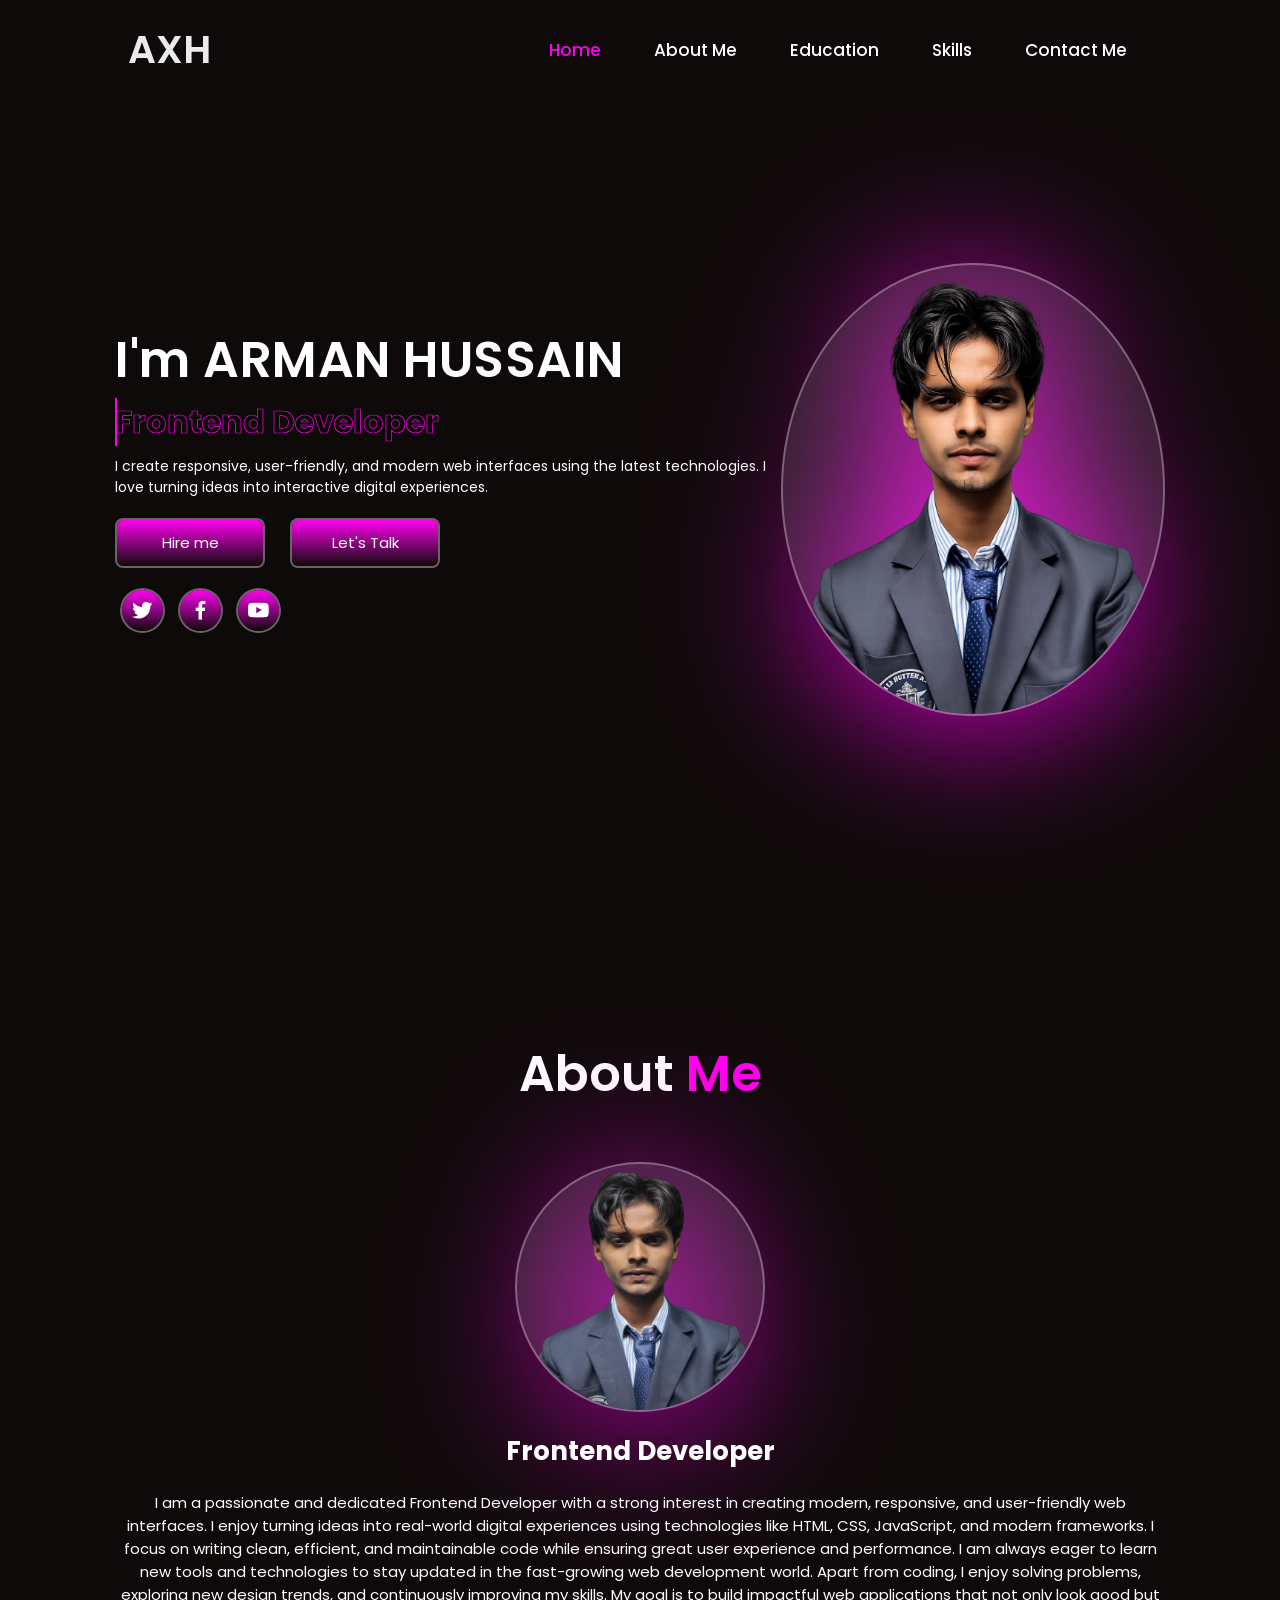
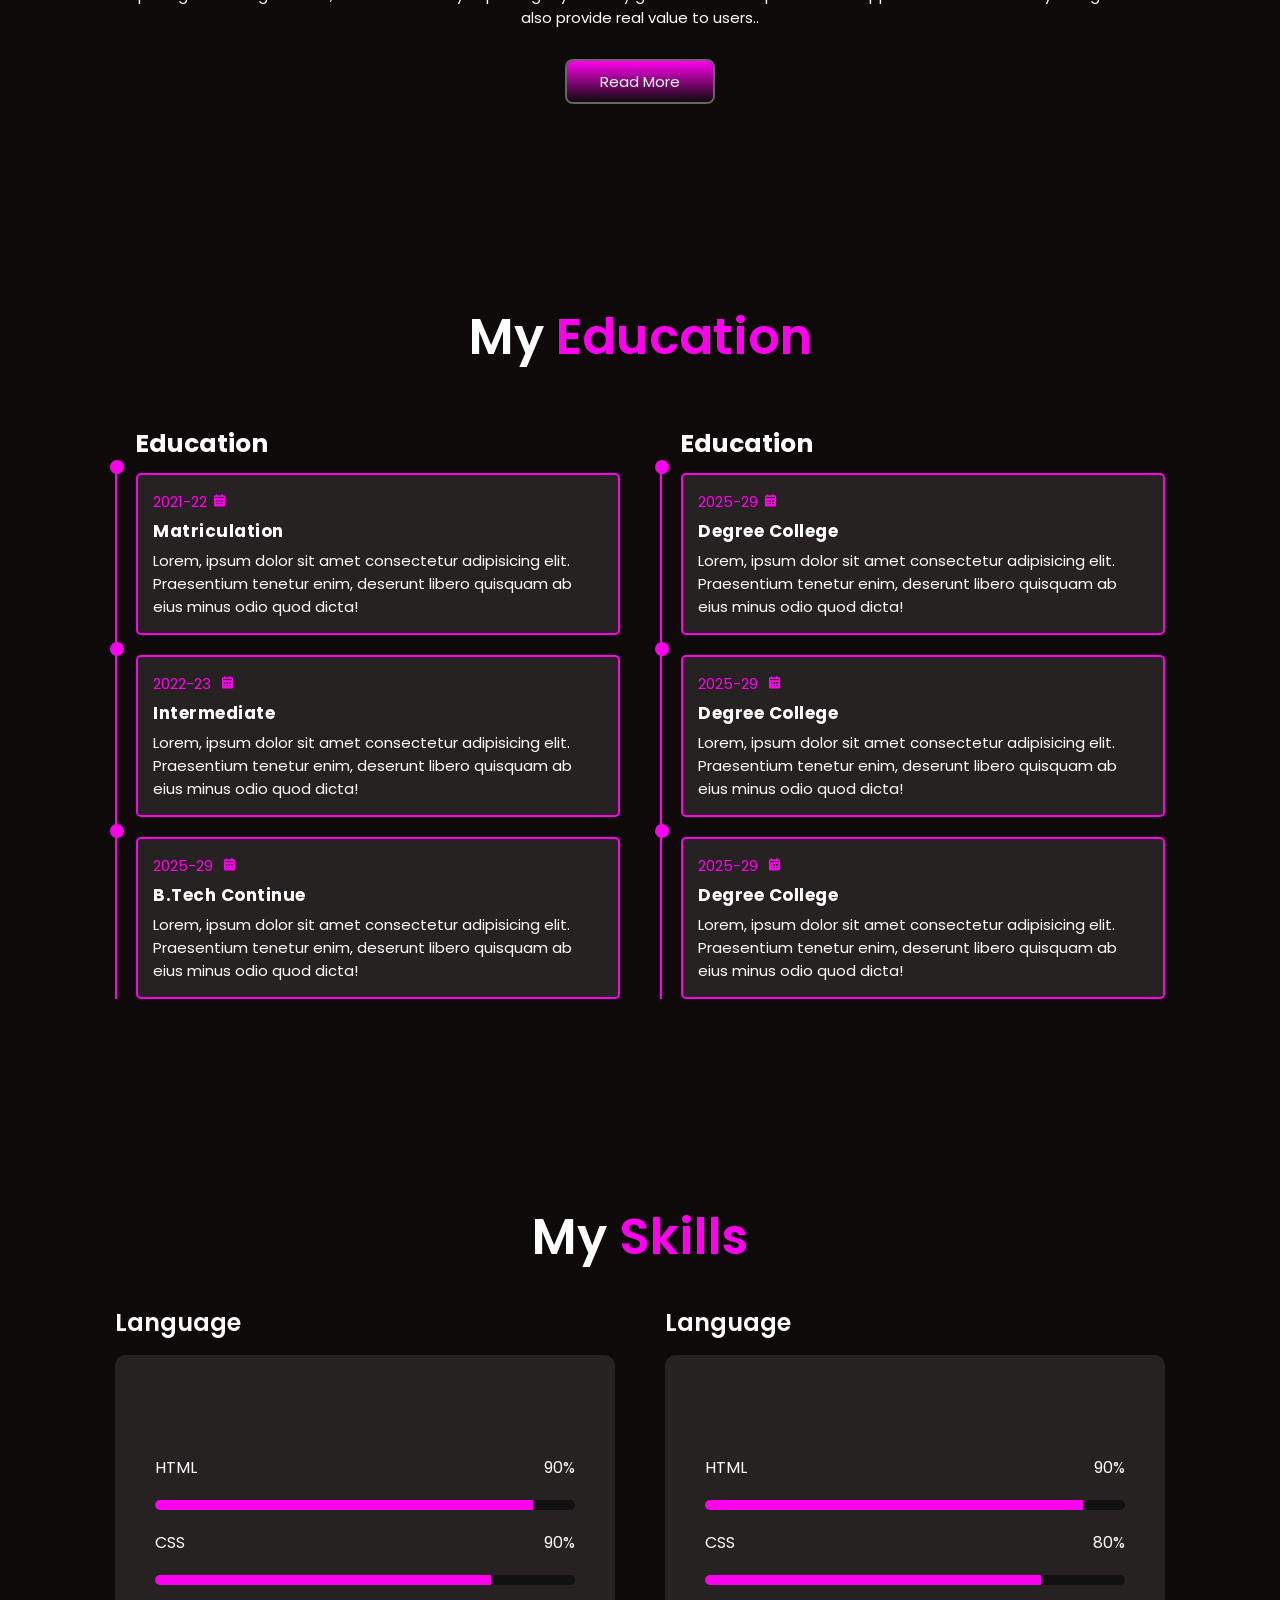
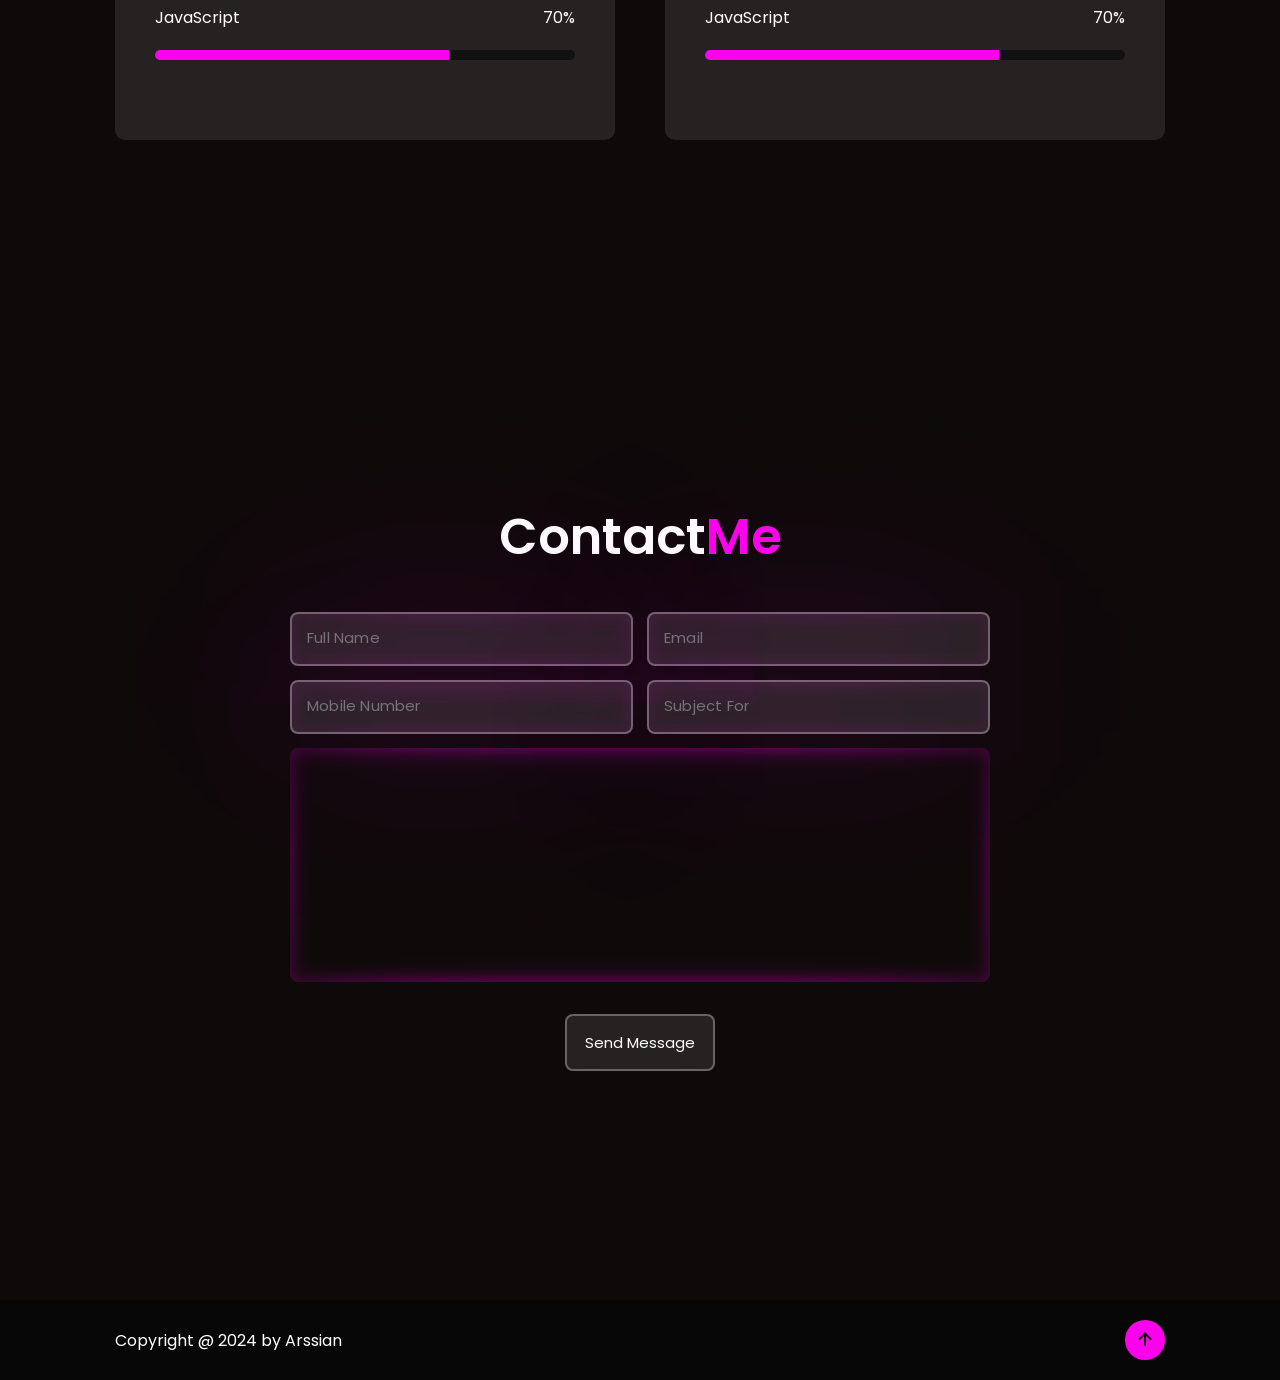
==== index.html @ 93bca72a "added index.html" ====
<!DOCTYPE html>
<html lang="en">

<head>
    <meta charset="UTF-8">
    <meta name="viewport" content="width=device-width, initial-scale=1.0">
    <title>Arssian</title>
    <link rel="stylesheet" href="style.css">
    <link href='https://unpkg.com/boxicons@2.1.4/css/boxicons.min.css' rel='stylesheet'>
</head>

<body>
    <!-- *************************Navbar************************* -->
    <header class="header">
        <a href="#" class="logo",>AXH</a>
        <i class='bx bx-menu' id="menu" style='color:#ffffff'></i>
        <nav class="navbar">
            <a href="#home" style="--vlr:1" class="active">Home</a>
            <a href="#about" style="--vlr:2">About Me</a>
            <a href="#education" style="--vlr:3">Education</a>
            <a href="#skills" style="--vlr:4">Skills</a>
            <a href="#contact" style="--vlr:5">Contact Me</a>
        </nav>
    </header>
    <!-- *************************Home Section************************* -->
    <section class="home"  id="home">
        <div class="text-content">
            <h1>I'm ARMAN HUSSAIN</h1>
            <div class="text-animation">
                <h2>Frontend Developer</h2>
            </div>
    <p>I create responsive, user-friendly, and modern web interfaces using the latest technologies. I love turning ideas into interactive digital experiences.</p>
            <div class="btn-section">
                <button class="btn">Hire me</button>
                <button class="btn">Let's Talk</button>
            </div>
            <div class="social-media">
        <i class='bx bxl-twitter' style="--vlr:7"></i>
        <i class='bx bxl-facebook' style="--vlr:8"></i>
        <i class='bx bxl-youtube' style="--vlr:9"></i>
            </div>
        </div>
        <img src="ar.png" alt="">
    </section>
    <!-- *************************About Section************************* -->
    <section class="about" id="about">
        <h2 class="title">About <span>Me</span></h2>
        <img src="arman.png" alt="" class="aboutImg">
        <div class="text-content2">
            <h2>Frontend Developer</h2>
    <p>I am a passionate and dedicated Frontend Developer with a strong interest in creating modern, responsive, and user-friendly web interfaces. I enjoy turning ideas into real-world digital experiences using technologies like HTML, CSS, JavaScript, and modern frameworks.

I focus on writing clean, efficient, and maintainable code while ensuring great user experience and performance. I am always eager to learn new tools and technologies to stay updated in the fast-growing web development world.

Apart from coding, I enjoy solving problems, exploring new design trends, and continuously improving my skills. My goal is to build impactful web applications that not only look good but also provide real value to users..</p>
           <button class="btn" onclick="goToPage()">Read More</button>

<script>
function goToPage() {
  window.location.href = "about.html";
}
</script>
            
        </div>
    </section>
    <!-- *************************Education Section************************* -->
    <section class="education" id="education">
        <h2 class="title">My <span>Education</span></h2>
        <div class="row">
            <div class="column">
                <h2>Education</h2>
                <div class="box">
                    <div class="education-content">
                        <div class="content">
    <div class="year">2021-22<i class='bx bxs-calendar'></i></div>
    <h3>Matriculation</h3>
    <p>Lorem, ipsum dolor sit amet consectetur adipisicing elit. Praesentium tenetur enim,
        deserunt libero quisquam ab eius minus odio quod dicta!</p>
                        </div>
                    </div>
                    <div class="education-content">
                        <div class="content">
        <div class="year">2022-23 <i class='bx bxs-calendar'></i></div>
                            <h3>Intermediate</h3>
    <p>Lorem, ipsum dolor sit amet consectetur adipisicing elit. Praesentium tenetur enim,
        deserunt libero quisquam ab eius minus odio quod dicta!</p>
                        </div>
                    </div>
                    <div class="education-content">
    <div class="content">
        <div class="year">2025-29 <i class='bx bxs-calendar'></i></div>
        <h3>B.Tech Continue</h3>
        <p>Lorem, ipsum dolor sit amet consectetur adipisicing elit. Praesentium tenetur enim,
            deserunt libero quisquam ab eius minus odio quod dicta!</p>
    </div>
                    </div>
                </div>
            </div>
            <div class="column">
                <h2>Education</h2>
                <div class="box">
                    <div class="education-content">
    <div class="content">
        <div class="year">2025-29<i class='bx bxs-calendar'></i></div>
        <h3>Degree College</h3>
        <p>Lorem, ipsum dolor sit amet consectetur adipisicing elit. Praesentium tenetur enim,
            deserunt libero quisquam ab eius minus odio quod dicta!</p>
    </div>
</div>
                    <div class="education-content">
    <div class="content">
        <div class="year">2025-29 <i class='bx bxs-calendar'></i></div>
    <h3>Degree College</h3>
    <p>Lorem, ipsum dolor sit amet consectetur adipisicing elit. Praesentium tenetur enim,
        deserunt libero quisquam ab eius minus odio quod dicta!</p>
                        </div>
                    </div>
                    <div class="education-content">
                        <div class="content">
                <div class="year">2025-29 <i class='bx bxs-calendar'></i></div>
                            <h3>Degree College</h3>
        <p>Lorem, ipsum dolor sit amet consectetur adipisicing elit. Praesentium tenetur enim,
            deserunt libero quisquam ab eius minus odio quod dicta!</p>
                        </div>
                    </div>
                </div>
            </div>
        </div>
    </section>
    <!-- *************************Skills Section************************* -->
    <section class="skills" id="skills">
        <h2 class="title">My <span>Skills</span></h2>
        <div class="wrapper">
            <div class="skill-content">
                <h3 class="skill-title">Language</h3>
                <div class="skill-box skill-box1">
                    <div class="single-skill">
                        <span class="topic">HTML</span>
                        <span class="topic">90%</span>
                    </div>
                    <div class="bar-side">
                        <div class="bar bar-1"></div>
                    </div>
                    <div class="single-skill">
                        <span class="topic">CSS</span>
                        <span class="topic">90%</span>
                    </div>
                    <div class="bar-side">
                        <div class="bar bar-2"></div>
                    </div>
                    <div class="single-skill">
                        <span class="topic">JavaScript</span>
                        <span class="topic">70%</span>
                    </div>
                    <div class="bar-side">
                        <div class="bar bar-3"></div>
                    </div>
                </div>
            </div>
            <div class="skill-content">
                <h3 class="skill-title">Language</h3>
                <div class="skill-box skill-box2">
                    <div class="single-skill">
                        <span class="topic">HTML</span>
                        <span class="topic">90%</span>
                    </div>
                    <div class="bar-side">
                        <div class="bar bar-1"></div>
                    </div>
                    <div class="single-skill">
                        <span class="topic">CSS</span>
                        <span class="topic">80%</span>
                    </div>
                    <div class="bar-side">
                        <div class="bar bar-2"></div>
                    </div>
                <div class="single-skill">
                    <span class="topic">JavaScript</span>
                    <span class="topic">70%</span>
                </div>
                    <div class="bar-side">
                        <div class="bar bar-3"></div>
                    </div>
                </div>
            </div>
        </div>
    </section>
    <!-- *************************Contact Section************************* -->
    <section class="contact" id="contact">
        <h2 class="title">Contact<span>Me</span></h2>
        <form action="#" id="">
            <div class="input-box">
    <input type="text" required placeholder="Full Name">
    <input type="email" required placeholder="Email">
            </div>
            <div class="input-box">
    <input type="tel" required placeholder="Mobile Number">
    <input type="email" required placeholder="Subject For">
            </div>
    <textarea name="" id="" cols="30" rows="10" placeholder="Message" required></textarea>
    <input type="submit" value="Send Message" class="btn">
        </form>

    </section>
    <footer>
        <div class="text">
            <p>Copyright @ 2024 by Arssian</p>
        </div>
       <a href="#"> <i class='bx bx-up-arrow-alt'></i></a>
    </footer>
    <script src="script.js"></script>
</body>

</html>
---- style.css ----
@import url('https://fonts.googleapis.com/css2?family=Poppins:ital,wght@0,300;0,400;0,500;1,500&display=swap');
* {
    margin: 0;
    padding: 0;
    scroll-behavior: smooth;
    box-sizing: border-box;
    font-family: "poppins";
    outline: none;
    border: none; 
    color: #fff;
}
body{
    background: #0f0a0a;
    height: 100vh;
}
html{
    font-size: 62.5%;
    overflow-x: hidden;
}
.header{
    position: fixed;
    left: 0;
    top: 0;
    padding: 2rem 10%;
    width: 100%;
    display: flex;
    justify-content: space-between;
    align-items: center;
    z-index: 100;
}
.sticky{
    border-bottom: 2px solid rgba(255,255,255,.1);
    background: #0f0a0a;
}
.logo{
    font-size: 3.9rem;
    font-weight: 600;
    text-decoration: none;
    color: #eaeaea;
    transform: translateX(-100%);
    opacity: 0;
    animation: RightSlide 1s ease forwards;
}
@keyframes  RightSlide{
    0%{
        transform: translateX(-100%);
        opacity: 0;
    }
    100%{
        transform: translateX(0%);
        opacity: 1;
    }
}

#menu{
    color: #fff;
    font-size: 2.5rem;
    display: none;
}
.navbar a{
    display: inline-block;
    font-size: 1.7rem;
    text-decoration: none;
    margin: 0 2.5rem;
    font-weight: 500;
    letter-spacing: .02;
    transition: .5s ease;
    transform: translateY(-100px);
    opacity: 0;
    animation: TopSlide 1s ease forwards;
    animation-delay: calc(.2s * var(--vlr));
}
@keyframes  TopSlide{
    0%{
        transform: translateY(-100px);
        opacity: 0;
    }
    100%{
        transform: translateY(0px);
        opacity: 1;
    }
}
.navbar a:hover,.navbar a.active{
    color: #ff00ee;
}
section{
    padding: 10rem 9% 2rem;
    min-height: 100vh;
}
.about,.education,.contact,.skills{
    overflow: hidden;
}
.home{
    display: flex;
    justify-content: space-between;
    align-items: center;
}
.text-content{
    max-width: 70rem;
}
.text-content h1{
    font-size: 5rem;
    color: #fff;
    text-transform: capitalize;
    letter-spacing: .05rem;
    font-weight: 600;
    transform: translateY(-100px);
    opacity: 0;
    animation: RightSlide 1s ease forwards;
    animation-delay: 1s;
}
.text-animation{
    position: relative;
    width: 32.8rem;
}
.text-animation h2{
    font-size: 3.2rem;
    font-weight: 700;
    color: transparent;
    -webkit-text-stroke: .7px #ff00ee;
    background: linear-gradient(#ff00ee,#ff00ee);
    background-repeat: no-repeat;
    -webkit-background-clip: text;
    background-position: -33rem 0;
    transform: translateY(-100px);
    opacity: 0;
    animation: textSlide 6s linear infinite,
    TopSlide 1s ease forwards;
    animation-delay: 2s,1.2s;
}
@keyframes textSlide{
    0%,10%,100%{
        background-position: -33rem 0;
    }
    65%,85%{
        background-position: 0 0;
    }
}
.text-animation::before{
    content: "";
    position: absolute;
    left: 0;
    top: 0;
    height: 100%;
    width: 0;
    border-right: 2px solid #ff00ee;
    transform: translateY(-100px);
    opacity: 0;
    animation: CursorSlide 6s linear infinite,
    TopSlide 1s ease forwards;
    animation-delay: 2s,1.2s;
}
@keyframes CursorSlide {
    0%,10%,100%{
        width: 0;
    }
    65%,78%,85%{
        opacity: 1;
        width: 100%;
    }
    75%,81%
    {
        opacity: 0;
    }

}
.text-content p{
    font-size: 1.4rem;
    margin: 1rem 0;
    transform: translateX(100px);
    opacity: 0;
    animation: leftSlide 1s ease forwards;
    animation-delay: 1.4s;
}
@keyframes leftSlide{
    0%{
        transform: translateX(100px);
        opacity: 0;
    }
    100%{
        transform: translateX(0px);
        opacity: 1;
    }
}
.btn-section{
    width: 32.5rem;
    height: 5rem;
    display: flex;
    justify-content: space-between;
    align-items: center;
    margin: 2rem 0;
    position: relative;
}
.btn-section::before{
    content: "";
    position: absolute;
    left: 0;
    top: 0;
    background: #0f0a0a;
    height: 100%;
    width: 100%;
    z-index: 2;
    animation: Slide 1s ease forwards;
    animation-delay: 1.6s;
}
@keyframes Slide{
    0%{
        width: 100%;
    }
    100%{
        width: 0;
    }
}
 .btn{
    height: 100%;
    width: 15rem;
    color: #fff;
    background: rgba(255,255,255,.1);
    border: .2rem solid rgba(255,255,255,.3);
    backdrop-filter: blur(5rem);
    border-radius: .8rem;
    font-size: 1.5rem;
    cursor: pointer;
    display: inline-flex;
    justify-content: center;
    align-items: center;
    position: relative;
    overflow: hidden;
    z-index: 1;
}
.btn::before{
    content: "";
    position: absolute;
    left: 0;
    top: -100%;
    height: 300%;
    width: 100%;
    background: linear-gradient(
        #0f0a0a,#ff00ee,#0f0a0a,#ff00ee
    );
    z-index: -1;
    transition: .5s ease;
}
.btn:hover::before{
    top: 0;
}
.social-media {
    margin: 2rem 0;
}
.social-media i{
    display: inline-block;
    font-size: 2.5rem;
    background: rgba(255,255,255,.1);
    border: .2rem solid rgba(255,255,255,.3);
    padding: .8rem;
    margin: 0 .5rem;
    border-radius: 50%;
    color: #fff;
    cursor: pointer;
    position: relative;
    overflow: hidden;
    animation: Bottom 1s ease forwards;
    animation-delay: calc(.2s * var(--vlr));
    transform: translateY(100px);
    opacity: 0;

}
@keyframes Bottom{
    0%{
        transform: translateY(100px);
    opacity: 0;
    }
    100%{
        transform: translateY(0px);
    opacity: 1;
    }
}
.social-media i::after{
    content: "";
    position: absolute;
    left: 0;
    top: -100%;
    height: 300%;
    width: 100%;
    background: linear-gradient(
        #0f0a0a,#ff00ee,#0f0a0a,#ff00ee
    );
    z-index: -1;
    transition: .5s ease;
}

i:hover::after{
    top: 0;
}
.home img{
    width: 30vw;
    background: rgba(255,255,255,.1);
    border: .2rem solid rgba(255,255,255,.3);
    border-radius: 50%;
    filter: drop-shadow(0 0 8rem #ff00ee);
    animation: Scale 1s ease forwards;
    scale: 0;
    animation-delay: 2s;
}
@keyframes Scale{
    0%{
        scale: 0;
    }
    100%{
        scale: 1;
    }
}
/* about section */
.about{
    display: flex;
    justify-content: center;
    align-items: center;
    flex-direction: column;
    padding-bottom: 6rem;
    gap: 2rem;
}
.title{
    font-size: 5rem;
    margin-bottom: 3rem;
    font-weight: 600;
    text-align: center;
    transform: translateY(-100px);
    opacity: 0;
}
section.start-animation .title{
    animation: top 1s ease forwards;
}
@keyframes top{
    0%{
        transform: translateY(-100px);
        opacity: 0;
    }
    100%{
        transform: translateY(0px);
        opacity: 1;
    }
}
.title span{
    color: #ff00ee;
}
.about img{
    height: 25rem;
    width: 25rem;
    background: rgba(255,255,255,.1);
    border: .2rem solid rgba(255,255,255,.3);
    border-radius: 50%;
    filter: drop-shadow(0 0 8rem #ff00ee);
    scale: 0;
}
section.start-animation .aboutImg{
    animation: scaleout 1s ease forwards;
}
@keyframes scaleout{
    0%{
       scale: 0;
    }
    100%{
     scale: 1;
    }
}
.text-content2{
    text-align: center;
}
.text-content2 h2{
    font-size: 2.6rem;
    transform: translatex(-100px);
    opacity: 0;
}
section.start-animation .text-content2 h2{
    animation: Right 1s ease forwards;
}
@keyframes Right{
    0%{
        transform: translatex(-100px);
        opacity: 0;
    }
    100%{
        transform: translatex(0px);
        opacity: 1;
    }
}
.text-content2 p{
    font-size: 1.5rem;
    margin: 2rem 0 3rem;
    transform: translatex(100px);
    opacity: 0;
}
section.start-animation .text-content2 p{
    animation: Left 1s ease forwards;
}
@keyframes Left{
    0%{
        transform: translatex(100px);
        opacity: 0;
    }
    100%{
        transform: translatex(0px);
        opacity: 1;
    }
}
.text-content2 .btn{
    padding: .9rem .5rem;
    transform: translateY(100px);
    opacity: 0;
}

section.start-animation .text-content2 .btn{
    animation: Bottoms 1s ease forwards;
}
@keyframes Bottoms{
    0%{
        transform: translateY(100px);
        opacity: 0;
    }
    100%{
        transform: translatey(0px);
        opacity: 1;
    }
}
/* education section */
.row{
    display: flex;
    column-gap: 4rem;
    flex-wrap: wrap;
}
.column{
    flex: 1 1 30rem;
}
.column:nth-child(1){
    opacity: 0;
    transform: translateX(-100px);
}
section.start-animation .column:nth-child(1){
    animation: Right 1s ease forwards;
    animation-delay: 1.2s;
}

.column:nth-child(2){
    opacity: 0;
    transform: translateX(100px);
}
section.start-animation .column:nth-child(2){
    animation: Left 1s ease forwards;
    animation-delay: 1.2s;
}
.column h2{
    font-size: 2.5rem ;
    margin: 2rem 0 1rem 1.96rem;
    transform: translateY(-100px);
    opacity: 0;
}
section.start-animation .column h2{
    animation: top 1s ease forwards;
    animation-delay: 1.2s;
}

.box{
    border-left: .2rem solid #ff00ee;
}
.education-content {
    padding-left: 1.9rem;
}
.education-content .content{
    padding: 1.5rem;
    border: .2rem solid #ff00ee;
    background: rgba(255,255,255,.1);
    border-radius: .5rem;
    margin-bottom: 2rem;
    position: relative;
}
.content::before{
    content: "";
    position: absolute;
    left: -2.8rem;
    top: -1.5rem;
    height: 1.4rem;
    width: 1.4rem;
    border-radius: 50%;
    background: #ff00ee;
}
.content .year{
    font-size: 1.5rem;
    color: #ff00ee;
}
.content .year i{
    color: #ff00ee;
    font-size: 1.5rem;
    margin-left: .5rem;
}
.content h3{
    font-size: 1.7rem;
    letter-spacing: .05rem;
    margin: .5rem 0;
}
.content p{
    font-size: 1.5rem;
}
/* skill-content */
.wrapper{
    width: 100%;
    display: flex;
    justify-content: space-between;
    align-items: center;
    gap: 5rem;
    flex-wrap: wrap;
}
.skill-title{
    font-size: 2.4rem;
    font-weight: 600;
    margin-bottom: 1.5rem;
    opacity: 0;
    transform: translateY(-100px);
}
section.start-animation .skill-title{
    animation: top 1s ease forwards;
    animation-delay: 1.2s;
}
.skill-content{
    width: 100%;
    flex:  1 1 30rem;
}
.skill-box{
    height: 100%;
    width: 100%;
    padding: 8rem 4rem;
    background: rgba(255,255,255,.1);
    border-radius: 1rem;
}
.skill-box1{
    opacity: 0;
    transform: translateX(-100px);
}
section.start-animation .skill-box1{
    animation:  Right 1s ease forwards;
    animation-delay: 1.2s;
}
.skill-box2{
    opacity: 0;
    transform: translateX(100px);
}
section.start-animation .skill-box2{
    animation:Left 1s ease forwards;
    animation-delay: 1.4s;
}
.single-skill{
    display: flex;
    justify-content: space-between;
    margin: 2rem 0;
}
.single-skill span{
    font-size: 1.6rem;
}

.bar-side{
    background: #111;
    height: 1rem;
    border-radius: 50rem;
    position: relative;
    overflow: hidden;
}
.bar{
    position: absolute;
    height: 100%;
    background: #ff00ee;
}
.bar-1{
    width: 90%;
}
.bar-2{
    width: 80%;
}
.bar-3{
    width: 70%;
}
/* contact section */
section form{
    max-width: 70rem;
    text-align: center;
    margin: 1rem auto;
    margin-bottom: 3rem;
}
.input-box{
    display: flex;
    justify-content: space-between;
    flex-wrap: wrap;
}
input:nth-child(1){
    opacity: 0;
    transform: translateX(-100px);
}
section.start-animation input:nth-child(1){
    animation:Right 1s ease forwards;
    animation-delay: 1.2s;
}
input:nth-child(2){
    opacity: 0;
    transform: translateX(100px);
}
section.start-animation input:nth-child(2){
    animation:Left 1s ease forwards;
    animation-delay: 1.2s;
}
 input,textarea{
    width: 100%;
    padding: 1.5rem;
    background:rgba(255,255,255,.1);
    border: .2rem solid rgba(255,255,255,.3);
    outline: none;
    backdrop-filter: blur(10px);
    filter: drop-shadow(0 0 100px #ff00ee);
    border-radius: .8rem;
    gap: 2.5rem;
    margin: .7rem 0;
    transition: .3s ease;
    opacity: 0;
    transform: translateY(100px);
}
section.start-animation textarea{
    animation:Bottom 1s ease forwards;
    animation-delay: 1.2s;
}
input::placeholder{
    font-size: 1.5rem;
    letter-spacing: .02rem;
}
.input-box input{
    width: 49%;
}
input:focus,
input:valid{
    border: .2rem solid #ff00ee;
}
textarea:focus,
textarea:valid{
    border: .2rem solid #ff00ee;
}
textarea{
    resize: none;
}
.contact .btn{
    margin-top: 2rem;
    cursor: pointer;
    filter: none;
    border: .2rem solid rgba(255,255,255,.3);
}
section.start-animation .btn{
    animation:Bottom 1s ease forwards;
    animation-delay: 1.4s;
}
.contact .btn:hover{
    background: #ff00ee;
    box-shadow: 0 0 .3rem #ff00ee,
    0 0 .7rem #ff00ee;
}
/* footer */

footer{
    background: #080707;
    padding: 2rem 9%;
    display: flex;
    justify-content: space-between;
    align-items: center;
    flex-wrap: wrap;
}
footer p{
    font-size: 1.6rem;
}
footer i{
    display: inline-flex;
    justify-content: center;
    align-items: center;
    padding: .8rem; 
    background: #ff00ee;
    color: #0f0a0a;
    border-radius: 50%;
    font-size: 2.4rem;
}
/* RESPONSIVE */
@media(max-width:1200px){
    html{
        font-size: 55;
    }
}
@media(max-width:991px){
    .header{
        padding: 2rem 9%;
    }
    section{
        padding: 10rem 3% 2rem;
    }
    .contact{
        min-height: auto;
    }
    footer{
        padding: 2rem 3%;
    }
}
@media(max-width:768px){
    #menu{
        display: block;
    }
    .navbar{
        position: absolute;
        left: 0;
        top: 100%;
        width: 100%;
        padding: 1rem 3%;
        background: #0f0a0a;
        border-top: 1px solid rgba(255,255,255,.1);
        border-bottom: .2rem solid rgba(255,255,255,.1);
        display: none;
    }
    .navbar.active{
        display: block;
    }
    .navbar a{
        display: block;
        margin: 3rem 0;
        font-size: 2rem;
    }
    .home{
        flex-direction: column-reverse;
    }
    .home .text-content{
        display: flex;
        justify-content: center;
        align-items: center;
        flex-direction: column;
    }
    .home .text-content h1{
        font-size: 4rem;
    }
    .home img{
        width: 40vw;
    }
    .about{
        flex-direction: column;
    }
    .about img{
        width: 20rem;
        height: 20rem;
    }
}
@media(max-width:450px){
    html{
        font-size: 50%;
    }
    .input-box input{
        width: 100%;
    }
}
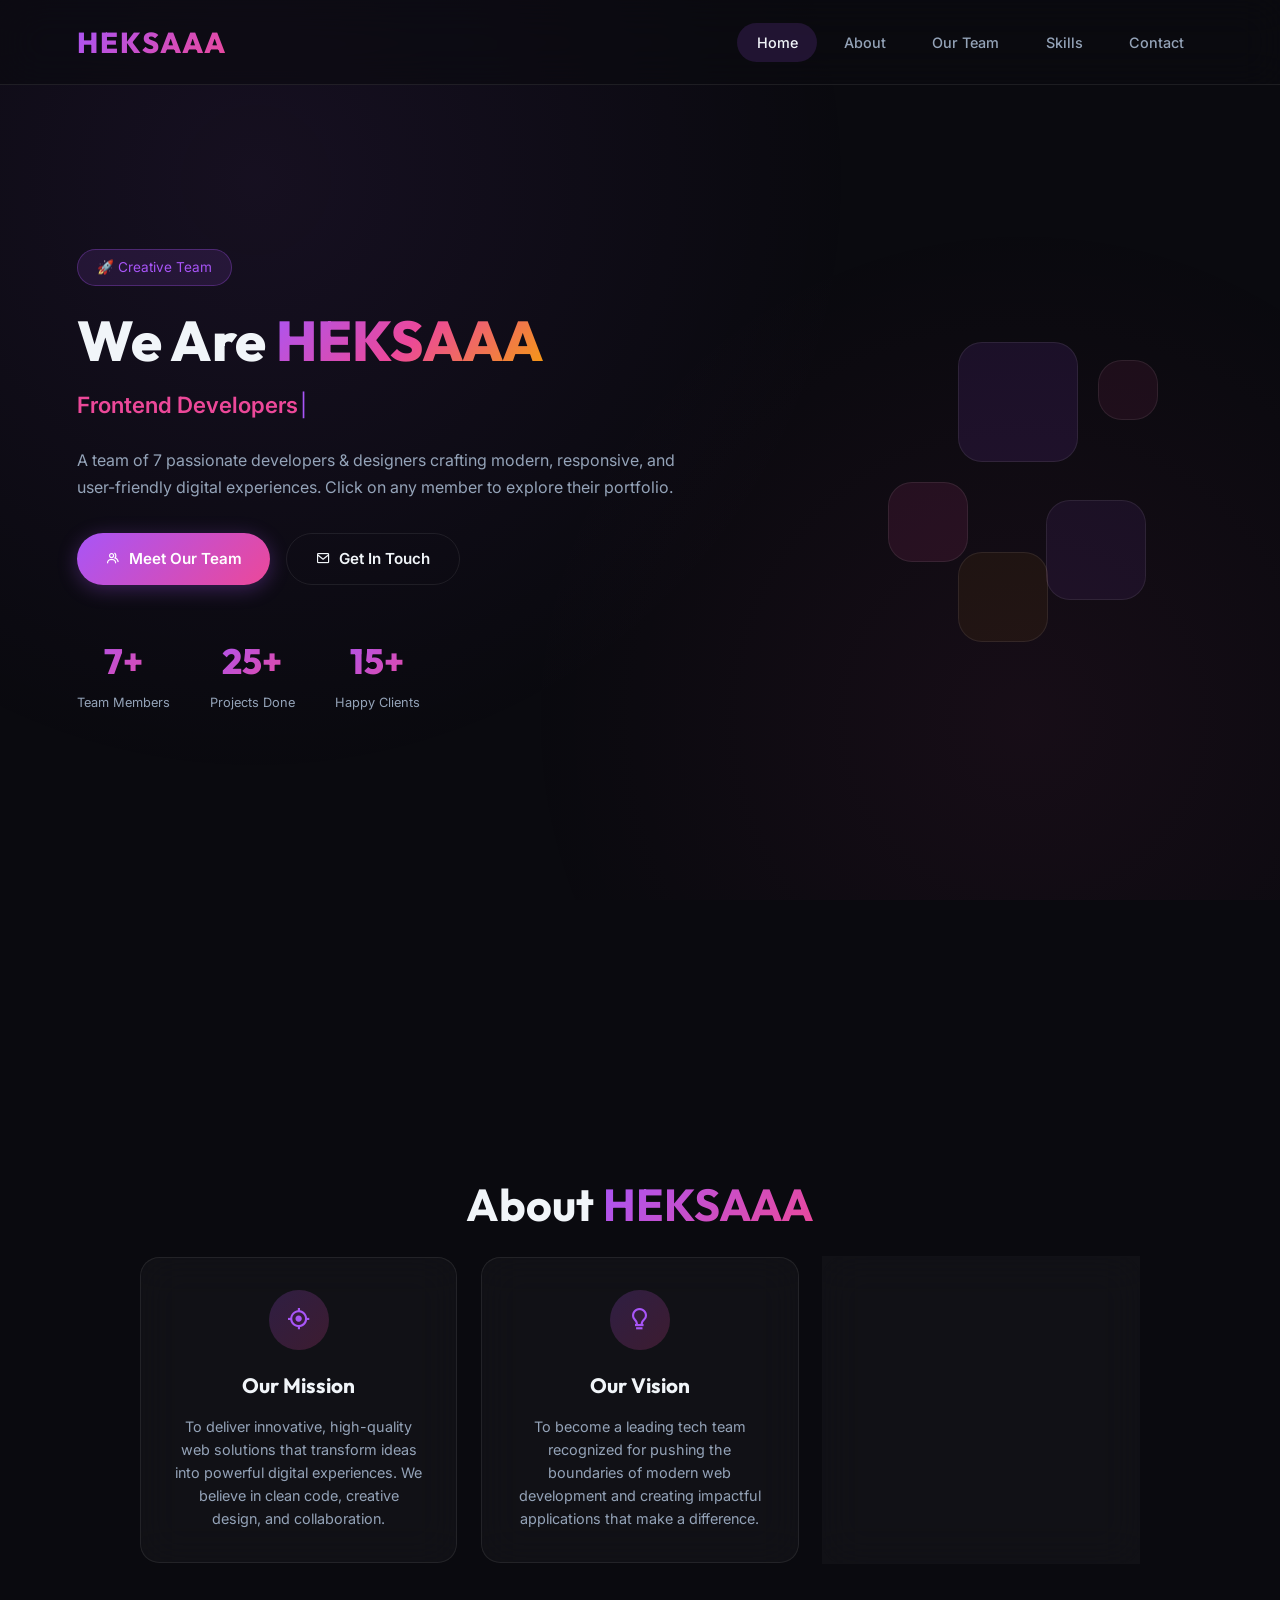
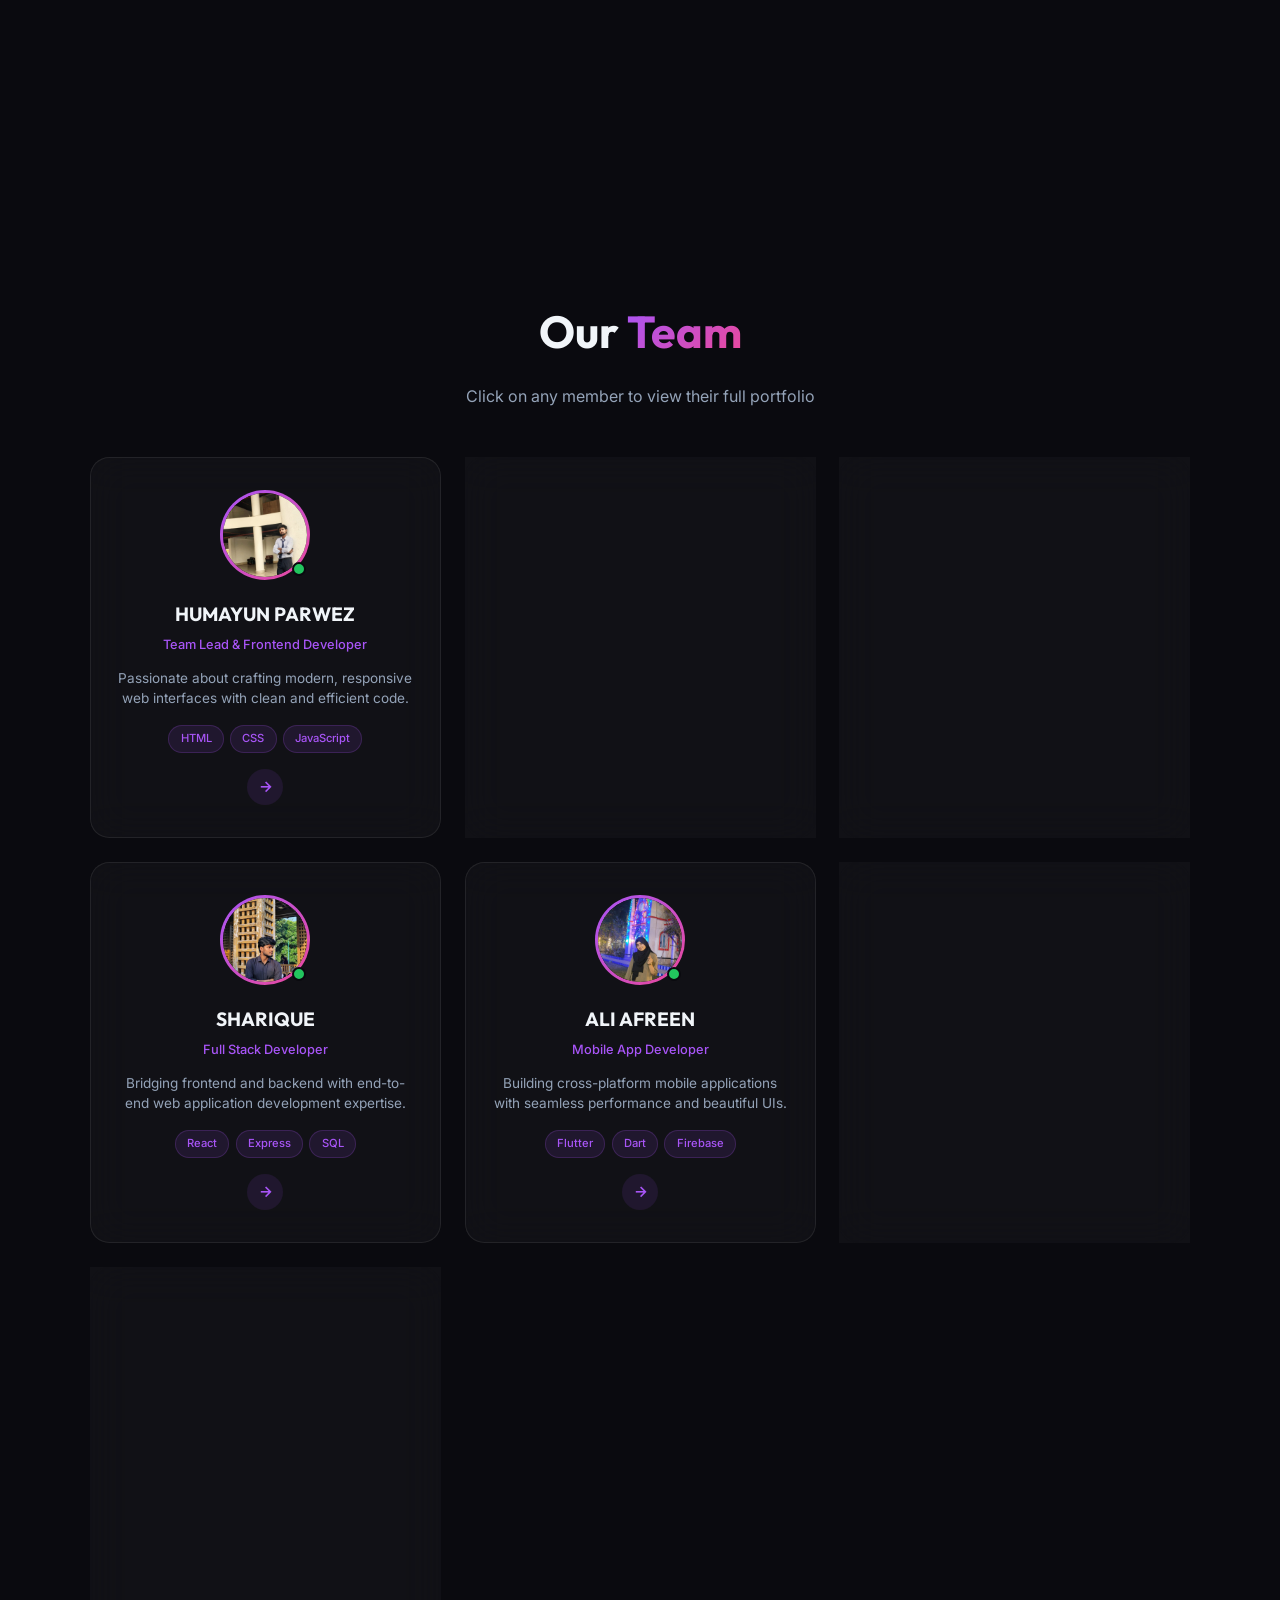
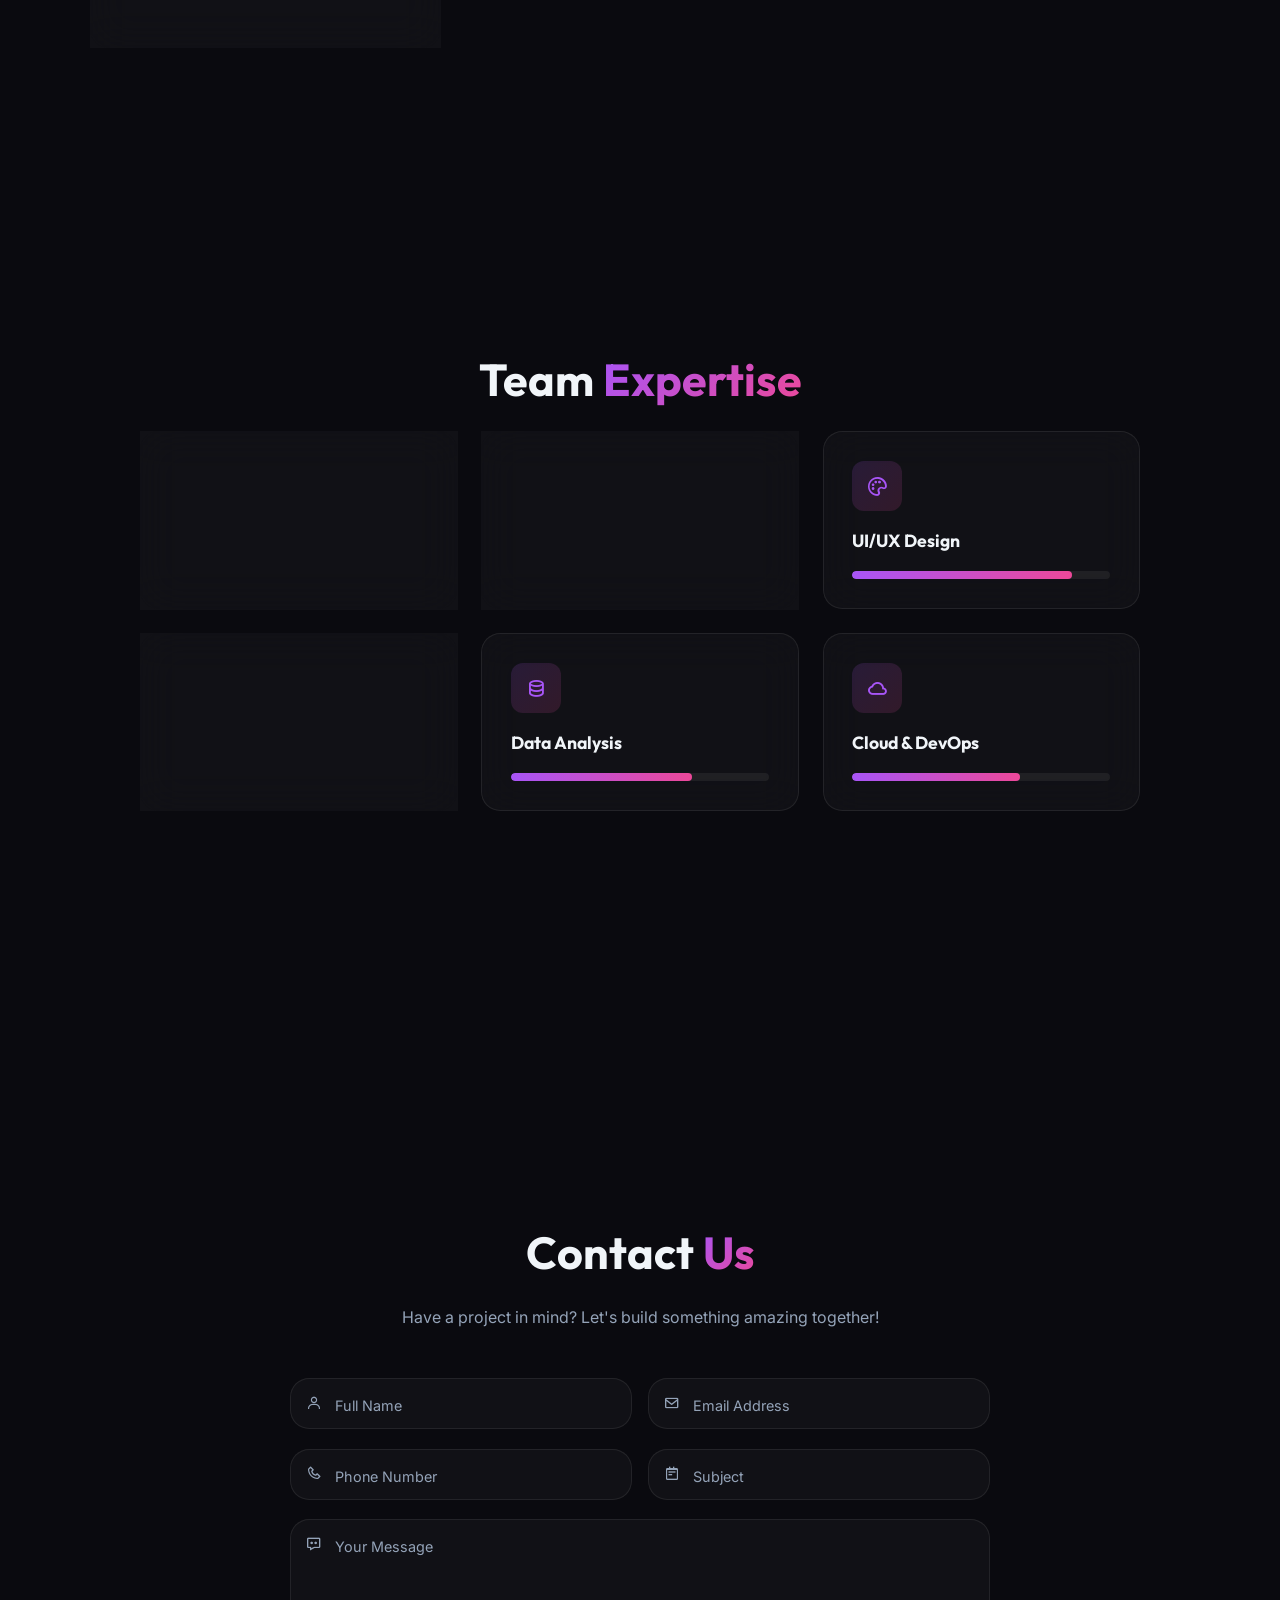
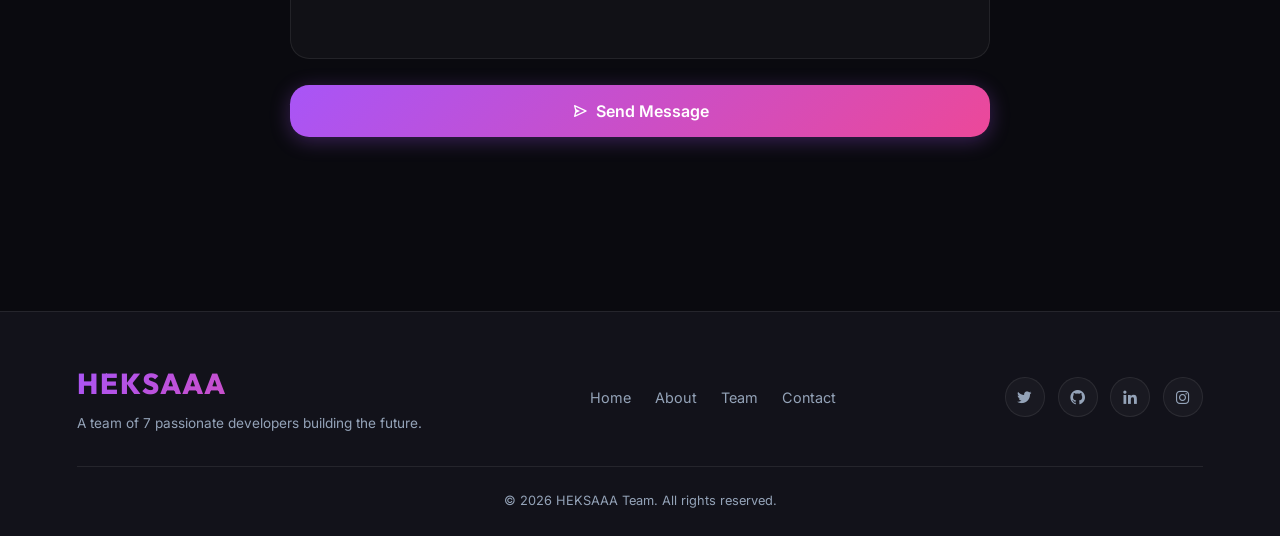
==== commit ff24f255: "index.html" ====
--- a/index.html
+++ b/index.html
@@ -1,214 +1,395 @@
-<!DOCTYPE html>
-<html lang="en">
-
-<head>
-    <meta charset="UTF-8">
-    <meta name="viewport" content="width=device-width, initial-scale=1.0">
-    <title>Arssian</title>
-    <link rel="stylesheet" href="style.css">
-    <link href='https://unpkg.com/boxicons@2.1.4/css/boxicons.min.css' rel='stylesheet'>
-</head>
-
-<body>
-    <!-- *************************Navbar************************* -->
-    <header class="header">
-        <a href="#" class="logo",>AXH</a>
-        <i class='bx bx-menu' id="menu" style='color:#ffffff'></i>
-        <nav class="navbar">
-            <a href="#home" style="--vlr:1" class="active">Home</a>
-            <a href="#about" style="--vlr:2">About Me</a>
-            <a href="#education" style="--vlr:3">Education</a>
-            <a href="#skills" style="--vlr:4">Skills</a>
-            <a href="#contact" style="--vlr:5">Contact Me</a>
-        </nav>
-    </header>
-    <!-- *************************Home Section************************* -->
-    <section class="home"  id="home">
-        <div class="text-content">
-            <h1>I'm ARMAN HUSSAIN</h1>
-            <div class="text-animation">
-                <h2>Frontend Developer</h2>
-            </div>
-    <p>I create responsive, user-friendly, and modern web interfaces using the latest technologies. I love turning ideas into interactive digital experiences.</p>
-            <div class="btn-section">
-                <button class="btn">Hire me</button>
-                <button class="btn">Let's Talk</button>
-            </div>
-            <div class="social-media">
-        <i class='bx bxl-twitter' style="--vlr:7"></i>
-        <i class='bx bxl-facebook' style="--vlr:8"></i>
-        <i class='bx bxl-youtube' style="--vlr:9"></i>
-            </div>
-        </div>
-        <img src="ar.png" alt="">
-    </section>
-    <!-- *************************About Section************************* -->
-    <section class="about" id="about">
-        <h2 class="title">About <span>Me</span></h2>
-        <img src="arman.png" alt="" class="aboutImg">
-        <div class="text-content2">
-            <h2>Frontend Developer</h2>
-    <p>I am a passionate and dedicated Frontend Developer with a strong interest in creating modern, responsive, and user-friendly web interfaces. I enjoy turning ideas into real-world digital experiences using technologies like HTML, CSS, JavaScript, and modern frameworks.
-
-I focus on writing clean, efficient, and maintainable code while ensuring great user experience and performance. I am always eager to learn new tools and technologies to stay updated in the fast-growing web development world.
-
-Apart from coding, I enjoy solving problems, exploring new design trends, and continuously improving my skills. My goal is to build impactful web applications that not only look good but also provide real value to users..</p>
-           <button class="btn" onclick="goToPage()">Read More</button>
-
-<script>
-function goToPage() {
-  window.location.href = "about.html";
-}
-</script>
-            
-        </div>
-    </section>
-    <!-- *************************Education Section************************* -->
-    <section class="education" id="education">
-        <h2 class="title">My <span>Education</span></h2>
-        <div class="row">
-            <div class="column">
-                <h2>Education</h2>
-                <div class="box">
-                    <div class="education-content">
-                        <div class="content">
-    <div class="year">2021-22<i class='bx bxs-calendar'></i></div>
-    <h3>Matriculation</h3>
-    <p>Lorem, ipsum dolor sit amet consectetur adipisicing elit. Praesentium tenetur enim,
-        deserunt libero quisquam ab eius minus odio quod dicta!</p>
-                        </div>
-                    </div>
-                    <div class="education-content">
-                        <div class="content">
-        <div class="year">2022-23 <i class='bx bxs-calendar'></i></div>
-                            <h3>Intermediate</h3>
-    <p>Lorem, ipsum dolor sit amet consectetur adipisicing elit. Praesentium tenetur enim,
-        deserunt libero quisquam ab eius minus odio quod dicta!</p>
-                        </div>
-                    </div>
-                    <div class="education-content">
-    <div class="content">
-        <div class="year">2025-29 <i class='bx bxs-calendar'></i></div>
-        <h3>B.Tech Continue</h3>
-        <p>Lorem, ipsum dolor sit amet consectetur adipisicing elit. Praesentium tenetur enim,
-            deserunt libero quisquam ab eius minus odio quod dicta!</p>
-    </div>
-                    </div>
-                </div>
-            </div>
-            <div class="column">
-                <h2>Education</h2>
-                <div class="box">
-                    <div class="education-content">
-    <div class="content">
-        <div class="year">2025-29<i class='bx bxs-calendar'></i></div>
-        <h3>Degree College</h3>
-        <p>Lorem, ipsum dolor sit amet consectetur adipisicing elit. Praesentium tenetur enim,
-            deserunt libero quisquam ab eius minus odio quod dicta!</p>
-    </div>
-</div>
-                    <div class="education-content">
-    <div class="content">
-        <div class="year">2025-29 <i class='bx bxs-calendar'></i></div>
-    <h3>Degree College</h3>
-    <p>Lorem, ipsum dolor sit amet consectetur adipisicing elit. Praesentium tenetur enim,
-        deserunt libero quisquam ab eius minus odio quod dicta!</p>
-                        </div>
-                    </div>
-                    <div class="education-content">
-                        <div class="content">
-                <div class="year">2025-29 <i class='bx bxs-calendar'></i></div>
-                            <h3>Degree College</h3>
-        <p>Lorem, ipsum dolor sit amet consectetur adipisicing elit. Praesentium tenetur enim,
-            deserunt libero quisquam ab eius minus odio quod dicta!</p>
-                        </div>
-                    </div>
-                </div>
-            </div>
-        </div>
-    </section>
-    <!-- *************************Skills Section************************* -->
-    <section class="skills" id="skills">
-        <h2 class="title">My <span>Skills</span></h2>
-        <div class="wrapper">
-            <div class="skill-content">
-                <h3 class="skill-title">Language</h3>
-                <div class="skill-box skill-box1">
-                    <div class="single-skill">
-                        <span class="topic">HTML</span>
-                        <span class="topic">90%</span>
-                    </div>
-                    <div class="bar-side">
-                        <div class="bar bar-1"></div>
-                    </div>
-                    <div class="single-skill">
-                        <span class="topic">CSS</span>
-                        <span class="topic">90%</span>
-                    </div>
-                    <div class="bar-side">
-                        <div class="bar bar-2"></div>
-                    </div>
-                    <div class="single-skill">
-                        <span class="topic">JavaScript</span>
-                        <span class="topic">70%</span>
-                    </div>
-                    <div class="bar-side">
-                        <div class="bar bar-3"></div>
-                    </div>
-                </div>
-            </div>
-            <div class="skill-content">
-                <h3 class="skill-title">Language</h3>
-                <div class="skill-box skill-box2">
-                    <div class="single-skill">
-                        <span class="topic">HTML</span>
-                        <span class="topic">90%</span>
-                    </div>
-                    <div class="bar-side">
-                        <div class="bar bar-1"></div>
-                    </div>
-                    <div class="single-skill">
-                        <span class="topic">CSS</span>
-                        <span class="topic">80%</span>
-                    </div>
-                    <div class="bar-side">
-                        <div class="bar bar-2"></div>
-                    </div>
-                <div class="single-skill">
-                    <span class="topic">JavaScript</span>
-                    <span class="topic">70%</span>
-                </div>
-                    <div class="bar-side">
-                        <div class="bar bar-3"></div>
-                    </div>
-                </div>
-            </div>
-        </div>
-    </section>
-    <!-- *************************Contact Section************************* -->
-    <section class="contact" id="contact">
-        <h2 class="title">Contact<span>Me</span></h2>
-        <form action="#" id="">
-            <div class="input-box">
-    <input type="text" required placeholder="Full Name">
-    <input type="email" required placeholder="Email">
-            </div>
-            <div class="input-box">
-    <input type="tel" required placeholder="Mobile Number">
-    <input type="email" required placeholder="Subject For">
-            </div>
-    <textarea name="" id="" cols="30" rows="10" placeholder="Message" required></textarea>
-    <input type="submit" value="Send Message" class="btn">
-        </form>
-
-    </section>
-    <footer>
-        <div class="text">
-            <p>Copyright @ 2024 by Arssian</p>
-        </div>
-       <a href="#"> <i class='bx bx-up-arrow-alt'></i></a>
-    </footer>
-    <script src="script.js"></script>
-</body>
-
+<!DOCTYPE html>
+<html lang="en">
+
+<head>
+    <meta charset="UTF-8">
+    <meta name="viewport" content="width=device-width, initial-scale=1.0">
+    <title>HEKSAAA — Team Portfolio</title>
+    <meta name="description"
+        content="Meet the HEKSAAA team — 7 talented developers and designers building the future of web.">
+    <link rel="stylesheet" href="style.css">
+    <link href='https://unpkg.com/boxicons@2.1.4/css/boxicons.min.css' rel='stylesheet'>
+    <link rel="preconnect" href="https://fonts.googleapis.com">
+    <link rel="preconnect" href="https://fonts.gstatic.com" crossorigin>
+    <link
+        href="https://fonts.googleapis.com/css2?family=Inter:wght@300;400;500;600;700;800;900&family=Outfit:wght@300;400;500;600;700;800&display=swap"
+        rel="stylesheet">
+</head>
+
+<body>
+    <!-- Animated Background Particles -->
+    <div class="bg-particles" id="particles"></div>
+
+    <!-- *************************Navbar************************* -->
+    <header class="header" id="header">
+        <a href="#" class="logo">HEKSAAA</a>
+        <i class='bx bx-menu' id="menu"></i>
+        <nav class="navbar" id="navbar">
+            <a href="#home" class="nav-link active" style="--vlr:1">Home</a>
+            <a href="#about" class="nav-link" style="--vlr:2">About</a>
+            <a href="#team" class="nav-link" style="--vlr:3">Our Team</a>
+            <a href="#skills" class="nav-link" style="--vlr:4">Skills</a>
+            <a href="#contact" class="nav-link" style="--vlr:5">Contact</a>
+        </nav>
+    </header>
+
+    <!-- *************************Hero Section************************* -->
+    <section class="hero" id="home">
+        <div class="hero-content">
+            <div class="hero-badge">🚀 Creative Team</div>
+            <h1 class="hero-title">
+                We Are <span class="gradient-text">HEKSAAA</span>
+            </h1>
+            <div class="hero-typewriter">
+                <h2 id="typewriter-text"></h2>
+                <span class="cursor">|</span>
+            </div>
+            <p class="hero-description">A team of 7 passionate developers & designers crafting modern, responsive, and
+                user-friendly digital experiences. Click on any member to explore their portfolio.</p>
+            <div class="hero-buttons">
+                <a href="#team" class="btn btn-primary">
+                    <i class='bx bx-group'></i> Meet Our Team
+                </a>
+                <a href="#contact" class="btn btn-outline">
+                    <i class='bx bx-envelope'></i> Get In Touch
+                </a>
+            </div>
+            <div class="hero-stats">
+                <div class="stat-item">
+                    <span class="stat-number" data-count="7">0</span>
+                    <span class="stat-label">Team Members</span>
+                </div>
+                <div class="stat-item">
+                    <span class="stat-number" data-count="25">0</span>
+                    <span class="stat-label">Projects Done</span>
+                </div>
+                <div class="stat-item">
+                    <span class="stat-number" data-count="15">0</span>
+                    <span class="stat-label">Happy Clients</span>
+                </div>
+            </div>
+        </div>
+        <div class="hero-visual">
+            <div class="hex-grid">
+                <div class="hex hex-1"></div>
+                <div class="hex hex-2"></div>
+                <div class="hex hex-3"></div>
+                <div class="hex hex-4"></div>
+                <div class="hex hex-5"></div>
+            </div>
+        </div>
+    </section>
+
+    <!-- *************************About Section************************* -->
+    <section class="about-section" id="about">
+        <h2 class="section-title">About <span>HEKSAAA</span></h2>
+        <div class="about-grid">
+            <div class="about-card glass-card">
+                <div class="about-icon"><i class='bx bx-target-lock'></i></div>
+                <h3>Our Mission</h3>
+                <p>To deliver innovative, high-quality web solutions that transform ideas into powerful digital
+                    experiences. We believe in clean code, creative design, and collaboration.</p>
+            </div>
+            <div class="about-card glass-card">
+                <div class="about-icon"><i class='bx bx-bulb'></i></div>
+                <h3>Our Vision</h3>
+                <p>To become a leading tech team recognized for pushing the boundaries of modern web development and
+                    creating impactful applications that make a difference.</p>
+            </div>
+            <div class="about-card glass-card">
+                <div class="about-icon"><i class='bx bx-heart'></i></div>
+                <h3>Our Values</h3>
+                <p>Innovation, teamwork, continuous learning, and a relentless pursuit of excellence define who we are.
+                    We grow together and lift each other up.</p>
+            </div>
+        </div>
+    </section>
+
+    <!-- *************************Team Section************************* -->
+    <section class="team-section" id="team">
+        <h2 class="section-title">Our <span>Team</span></h2>
+        <p class="section-subtitle">Click on any member to view their full portfolio</p>
+
+        <div class="team-grid">
+            <!-- Member 1 -->
+            <a href="member1.html" class="member-card glass-card" id="member-1" style="--delay:0.1s">
+                <div class="member-glow"></div>
+                <div class="member-avatar">
+                    <img src="humayu.jpeg" alt="Arman Hussain" class="avatar-img">
+                    <div class="member-status online"></div>
+                </div>
+                <h3 class="member-name">HUMAYUN PARWEZ</h3>
+                <span class="member-role">Team Lead & Frontend Developer</span>
+                <p class="member-bio">Passionate about crafting modern, responsive web interfaces with clean and
+                    efficient code.</p>
+                <div class="member-skills-preview">
+                    <span class="skill-tag">HTML</span>
+                    <span class="skill-tag">CSS</span>
+                    <span class="skill-tag">JavaScript</span>
+                </div>
+                <div class="card-arrow">
+                    <i class='bx bx-right-arrow-alt'></i>
+                </div>
+            </a>
+
+            <!-- Member 2 -->
+            <a href="member2.html" class="member-card glass-card" id="member-2" style="--delay:0.2s">
+                <div class="member-glow"></div>
+                <div class="member-avatar">
+                    <img src="ena.jpeg" alt="Ena Rushan" class="avatar-img">
+                    <div class="member-status online"></div>
+                </div>
+                <h3 class="member-name">ENA RUSHAN</h3>
+                <span class="member-role">Backend Developer</span>
+                <p class="member-bio">Expert in server-side technologies and building scalable, secure APIs and
+                    databases.</p>
+                <div class="member-skills-preview">
+                    <span class="skill-tag">Node.js</span>
+                    <span class="skill-tag">Python</span>
+                    <span class="skill-tag">MongoDB</span>
+                </div>
+                <div class="card-arrow">
+                    <i class='bx bx-right-arrow-alt'></i>
+                </div>
+            </a>
+
+            <!-- Member 3 -->
+            <a href="member3.html" class="member-card glass-card" id="member-3" style="--delay:0.3s">
+                <div class="member-glow"></div>
+                <div class="member-avatar">
+                    <img src="kushal.jpeg" alt="Anurag Shaw" class="avatar-img">
+                    <div class="member-status online"></div>
+                </div>
+                <h3 class="member-name">KUSHAL JHA</h3>
+                <span class="member-role">UI/UX Designer</span>
+                <p class="member-bio">Creating intuitive, beautiful user interfaces with a focus on user experience and
+                    accessibility.</p>
+                <div class="member-skills-preview">
+                    <span class="skill-tag">Figma</span>
+                    <span class="skill-tag">Adobe XD</span>
+                    <span class="skill-tag">CSS</span>
+                </div>
+                <div class="card-arrow">
+                    <i class='bx bx-right-arrow-alt'></i>
+                </div>
+            </a>
+
+            <!-- Member 4 -->
+            <a href="member4.html" class="member-card glass-card" id="member-4" style="--delay:0.4s">
+                <div class="member-glow"></div>
+                <div class="member-avatar">
+                    <img src="sharique.jpeg" alt="Ali Afreen" class="avatar-img">
+                    <div class="member-status online"></div>
+                </div>
+                <h3 class="member-name">SHARIQUE</h3>
+                <span class="member-role">Full Stack Developer</span>
+                <p class="member-bio">Bridging frontend and backend with end-to-end web application development
+                    expertise.</p>
+                <div class="member-skills-preview">
+                    <span class="skill-tag">React</span>
+                    <span class="skill-tag">Express</span>
+                    <span class="skill-tag">SQL</span>
+                </div>
+                <div class="card-arrow">
+                    <i class='bx bx-right-arrow-alt'></i>
+                </div>
+            </a>
+
+            <!-- Member 5 -->
+            <a href="member5.html" class="member-card glass-card" id="member-5" style="--delay:0.5s">
+                <div class="member-glow"></div>
+                <div class="member-avatar">
+                    <img src="afreen.jpeg" alt="Ena Rushan" class="avatar-img">
+                    <div class="member-status online"></div>
+                </div>
+                <h3 class="member-name">ALI AFREEN</h3>
+                <span class="member-role">Mobile App Developer</span>
+                <p class="member-bio">Building cross-platform mobile applications with seamless performance and
+                    beautiful UIs.</p>
+                <div class="member-skills-preview">
+                    <span class="skill-tag">Flutter</span>
+                    <span class="skill-tag">Dart</span>
+                    <span class="skill-tag">Firebase</span>
+                </div>
+                <div class="card-arrow">
+                    <i class='bx bx-right-arrow-alt'></i>
+                </div>
+            </a>
+
+            <!-- Member 6 -->
+            <a href="member6.html" class="member-card glass-card" id="member-6" style="--delay:0.6s">
+                <div class="member-glow"></div>
+                <div class="member-avatar">
+                    <img src="anurag.jpeg" alt="Kushal Jha" class="avatar-img">
+                    <div class="member-status online"></div>
+                </div>
+                <h3 class="member-name">ANURAG SHAW</h3>
+                <span class="member-role">Data Analyst</span>
+                <p class="member-bio">Transforming raw data into meaningful insights through visualization and
+                    statistical analysis.</p>
+                <div class="member-skills-preview">
+                    <span class="skill-tag">Python</span>
+                    <span class="skill-tag">Power BI</span>
+                    <span class="skill-tag">Excel</span>
+                </div>
+                <div class="card-arrow">
+                    <i class='bx bx-right-arrow-alt'></i>
+                </div>
+            </a>
+
+            <!-- Member 7 -->
+            <a href="member7.html" class="member-card glass-card" id="member-7" style="--delay:0.7s">
+                <div class="member-glow"></div>
+                <div class="member-avatar">
+                    <img src="arman.png" alt="Sharique" class="avatar-img">
+                    <div class="member-status online"></div>
+                </div>
+                <h3 class="member-name">ARMAN HUSSAIN</h3>
+                <span class="member-role">DevOps Engineer</span>
+                <p class="member-bio">Streamlining deployment pipelines and maintaining robust infrastructure for the
+                    team.</p>
+                <div class="member-skills-preview">
+                    <span class="skill-tag">Docker</span>
+                    <span class="skill-tag">AWS</span>
+                    <span class="skill-tag">Linux</span>
+                </div>
+                <div class="card-arrow">
+                    <i class='bx bx-right-arrow-alt'></i>
+                </div>
+            </a>
+        </div>
+    </section>
+
+    <!-- *************************Skills Section************************* -->
+    <section class="skills-section" id="skills">
+        <h2 class="section-title">Team <span>Expertise</span></h2>
+        <div class="skills-grid">
+            <div class="skill-card glass-card">
+                <div class="skill-icon"><i class='bx bx-code-alt'></i></div>
+                <h3>Frontend</h3>
+                <div class="skill-bar-container">
+                    <div class="skill-bar" data-width="90%">
+                        <span class="skill-percent">90%</span>
+                    </div>
+                </div>
+            </div>
+            <div class="skill-card glass-card">
+                <div class="skill-icon"><i class='bx bx-server'></i></div>
+                <h3>Backend</h3>
+                <div class="skill-bar-container">
+                    <div class="skill-bar" data-width="80%">
+                        <span class="skill-percent">80%</span>
+                    </div>
+                </div>
+            </div>
+            <div class="skill-card glass-card">
+                <div class="skill-icon"><i class='bx bx-palette'></i></div>
+                <h3>UI/UX Design</h3>
+                <div class="skill-bar-container">
+                    <div class="skill-bar" data-width="85%">
+                        <span class="skill-percent">85%</span>
+                    </div>
+                </div>
+            </div>
+            <div class="skill-card glass-card">
+                <div class="skill-icon"><i class='bx bx-mobile-alt'></i></div>
+                <h3>Mobile Dev</h3>
+                <div class="skill-bar-container">
+                    <div class="skill-bar" data-width="75%">
+                        <span class="skill-percent">75%</span>
+                    </div>
+                </div>
+            </div>
+            <div class="skill-card glass-card">
+                <div class="skill-icon"><i class='bx bx-data'></i></div>
+                <h3>Data Analysis</h3>
+                <div class="skill-bar-container">
+                    <div class="skill-bar" data-width="70%">
+                        <span class="skill-percent">70%</span>
+                    </div>
+                </div>
+            </div>
+            <div class="skill-card glass-card">
+                <div class="skill-icon"><i class='bx bx-cloud'></i></div>
+                <h3>Cloud & DevOps</h3>
+                <div class="skill-bar-container">
+                    <div class="skill-bar" data-width="65%">
+                        <span class="skill-percent">65%</span>
+                    </div>
+                </div>
+            </div>
+        </div>
+    </section>
+
+    <!-- *************************Contact Section************************* -->
+    <section class="contact-section" id="contact">
+        <h2 class="section-title">Contact <span>Us</span></h2>
+        <p class="section-subtitle">Have a project in mind? Let's build something amazing together!</p>
+        <form action="#" class="contact-form" id="contact-form">
+            <div class="form-row">
+                <div class="form-group">
+                    <input type="text" id="name" required placeholder=" ">
+                    <label for="name">Full Name</label>
+                    <i class='bx bx-user'></i>
+                </div>
+                <div class="form-group">
+                    <input type="email" id="email" required placeholder=" ">
+                    <label for="email">Email Address</label>
+                    <i class='bx bx-envelope'></i>
+                </div>
+            </div>
+            <div class="form-row">
+                <div class="form-group">
+                    <input type="tel" id="phone" required placeholder=" ">
+                    <label for="phone">Phone Number</label>
+                    <i class='bx bx-phone'></i>
+                </div>
+                <div class="form-group">
+                    <input type="text" id="subject" required placeholder=" ">
+                    <label for="subject">Subject</label>
+                    <i class='bx bx-notepad'></i>
+                </div>
+            </div>
+            <div class="form-group full-width">
+                <textarea id="message" rows="6" required placeholder=" "></textarea>
+                <label for="message">Your Message</label>
+                <i class='bx bx-message-dots'></i>
+            </div>
+            <button type="submit" class="btn btn-primary btn-submit">
+                <i class='bx bx-send'></i> Send Message
+            </button>
+        </form>
+    </section>
+
+    <!-- *************************Footer************************* -->
+    <footer class="footer">
+        <div class="footer-content">
+            <div class="footer-brand">
+                <h3 class="logo">HEKSAAA</h3>
+                <p>A team of 7 passionate developers building the future.</p>
+            </div>
+            <div class="footer-links">
+                <a href="#home">Home</a>
+                <a href="#about">About</a>
+                <a href="#team">Team</a>
+                <a href="#contact">Contact</a>
+            </div>
+            <div class="footer-socials">
+                <a href="#" aria-label="Twitter"><i class='bx bxl-twitter'></i></a>
+                <a href="#" aria-label="GitHub"><i class='bx bxl-github'></i></a>
+                <a href="#" aria-label="LinkedIn"><i class='bx bxl-linkedin'></i></a>
+                <a href="#" aria-label="Instagram"><i class='bx bxl-instagram'></i></a>
+            </div>
+        </div>
+        <div class="footer-bottom">
+            <p>&copy; 2026 HEKSAAA Team. All rights reserved.</p>
+        </div>
+        <a href="#home" class="back-to-top" id="backToTop">
+            <i class='bx bx-up-arrow-alt'></i>
+        </a>
+    </footer>
+
+    <script src="script.js"></script>
+</body>
+
 </html>
--- a/style.css
+++ b/style.css
@@ -1,756 +1,583 @@
-@import url('https://fonts.googleapis.com/css2?family=Poppins:ital,wght@0,300;0,400;0,500;1,500&display=swap');
-* {
-    margin: 0;
-    padding: 0;
-    scroll-behavior: smooth;
-    box-sizing: border-box;
-    font-family: "poppins";
-    outline: none;
-    border: none; 
-    color: #fff;
-}
-body{
-    background: #0f0a0a;
-    height: 100vh;
-}
-html{
-    font-size: 62.5%;
-    overflow-x: hidden;
-}
-.header{
-    position: fixed;
-    left: 0;
-    top: 0;
-    padding: 2rem 10%;
-    width: 100%;
-    display: flex;
-    justify-content: space-between;
-    align-items: center;
-    z-index: 100;
-}
-.sticky{
-    border-bottom: 2px solid rgba(255,255,255,.1);
-    background: #0f0a0a;
-}
-.logo{
-    font-size: 3.9rem;
-    font-weight: 600;
-    text-decoration: none;
-    color: #eaeaea;
-    transform: translateX(-100%);
-    opacity: 0;
-    animation: RightSlide 1s ease forwards;
-}
-@keyframes  RightSlide{
-    0%{
-        transform: translateX(-100%);
-        opacity: 0;
-    }
-    100%{
-        transform: translateX(0%);
-        opacity: 1;
-    }
-}
-
-#menu{
-    color: #fff;
-    font-size: 2.5rem;
-    display: none;
-}
-.navbar a{
-    display: inline-block;
-    font-size: 1.7rem;
-    text-decoration: none;
-    margin: 0 2.5rem;
-    font-weight: 500;
-    letter-spacing: .02;
-    transition: .5s ease;
-    transform: translateY(-100px);
-    opacity: 0;
-    animation: TopSlide 1s ease forwards;
-    animation-delay: calc(.2s * var(--vlr));
-}
-@keyframes  TopSlide{
-    0%{
-        transform: translateY(-100px);
-        opacity: 0;
-    }
-    100%{
-        transform: translateY(0px);
-        opacity: 1;
-    }
-}
-.navbar a:hover,.navbar a.active{
-    color: #ff00ee;
-}
-section{
-    padding: 10rem 9% 2rem;
-    min-height: 100vh;
-}
-.about,.education,.contact,.skills{
-    overflow: hidden;
-}
-.home{
-    display: flex;
-    justify-content: space-between;
-    align-items: center;
-}
-.text-content{
-    max-width: 70rem;
-}
-.text-content h1{
-    font-size: 5rem;
-    color: #fff;
-    text-transform: capitalize;
-    letter-spacing: .05rem;
-    font-weight: 600;
-    transform: translateY(-100px);
-    opacity: 0;
-    animation: RightSlide 1s ease forwards;
-    animation-delay: 1s;
-}
-.text-animation{
-    position: relative;
-    width: 32.8rem;
-}
-.text-animation h2{
-    font-size: 3.2rem;
-    font-weight: 700;
-    color: transparent;
-    -webkit-text-stroke: .7px #ff00ee;
-    background: linear-gradient(#ff00ee,#ff00ee);
-    background-repeat: no-repeat;
-    -webkit-background-clip: text;
-    background-position: -33rem 0;
-    transform: translateY(-100px);
-    opacity: 0;
-    animation: textSlide 6s linear infinite,
-    TopSlide 1s ease forwards;
-    animation-delay: 2s,1.2s;
-}
-@keyframes textSlide{
-    0%,10%,100%{
-        background-position: -33rem 0;
-    }
-    65%,85%{
-        background-position: 0 0;
-    }
-}
-.text-animation::before{
-    content: "";
-    position: absolute;
-    left: 0;
-    top: 0;
-    height: 100%;
-    width: 0;
-    border-right: 2px solid #ff00ee;
-    transform: translateY(-100px);
-    opacity: 0;
-    animation: CursorSlide 6s linear infinite,
-    TopSlide 1s ease forwards;
-    animation-delay: 2s,1.2s;
-}
-@keyframes CursorSlide {
-    0%,10%,100%{
-        width: 0;
-    }
-    65%,78%,85%{
-        opacity: 1;
-        width: 100%;
-    }
-    75%,81%
-    {
-        opacity: 0;
-    }
-
-}
-.text-content p{
-    font-size: 1.4rem;
-    margin: 1rem 0;
-    transform: translateX(100px);
-    opacity: 0;
-    animation: leftSlide 1s ease forwards;
-    animation-delay: 1.4s;
-}
-@keyframes leftSlide{
-    0%{
-        transform: translateX(100px);
-        opacity: 0;
-    }
-    100%{
-        transform: translateX(0px);
-        opacity: 1;
-    }
-}
-.btn-section{
-    width: 32.5rem;
-    height: 5rem;
-    display: flex;
-    justify-content: space-between;
-    align-items: center;
-    margin: 2rem 0;
-    position: relative;
-}
-.btn-section::before{
-    content: "";
-    position: absolute;
-    left: 0;
-    top: 0;
-    background: #0f0a0a;
-    height: 100%;
-    width: 100%;
-    z-index: 2;
-    animation: Slide 1s ease forwards;
-    animation-delay: 1.6s;
-}
-@keyframes Slide{
-    0%{
-        width: 100%;
-    }
-    100%{
-        width: 0;
-    }
-}
- .btn{
-    height: 100%;
-    width: 15rem;
-    color: #fff;
-    background: rgba(255,255,255,.1);
-    border: .2rem solid rgba(255,255,255,.3);
-    backdrop-filter: blur(5rem);
-    border-radius: .8rem;
-    font-size: 1.5rem;
-    cursor: pointer;
-    display: inline-flex;
-    justify-content: center;
-    align-items: center;
-    position: relative;
-    overflow: hidden;
-    z-index: 1;
-}
-.btn::before{
-    content: "";
-    position: absolute;
-    left: 0;
-    top: -100%;
-    height: 300%;
-    width: 100%;
-    background: linear-gradient(
-        #0f0a0a,#ff00ee,#0f0a0a,#ff00ee
-    );
-    z-index: -1;
-    transition: .5s ease;
-}
-.btn:hover::before{
-    top: 0;
-}
-.social-media {
-    margin: 2rem 0;
-}
-.social-media i{
-    display: inline-block;
-    font-size: 2.5rem;
-    background: rgba(255,255,255,.1);
-    border: .2rem solid rgba(255,255,255,.3);
-    padding: .8rem;
-    margin: 0 .5rem;
-    border-radius: 50%;
-    color: #fff;
-    cursor: pointer;
-    position: relative;
-    overflow: hidden;
-    animation: Bottom 1s ease forwards;
-    animation-delay: calc(.2s * var(--vlr));
-    transform: translateY(100px);
-    opacity: 0;
-
-}
-@keyframes Bottom{
-    0%{
-        transform: translateY(100px);
-    opacity: 0;
-    }
-    100%{
-        transform: translateY(0px);
-    opacity: 1;
-    }
-}
-.social-media i::after{
-    content: "";
-    position: absolute;
-    left: 0;
-    top: -100%;
-    height: 300%;
-    width: 100%;
-    background: linear-gradient(
-        #0f0a0a,#ff00ee,#0f0a0a,#ff00ee
-    );
-    z-index: -1;
-    transition: .5s ease;
-}
-
-i:hover::after{
-    top: 0;
-}
-.home img{
-    width: 30vw;
-    background: rgba(255,255,255,.1);
-    border: .2rem solid rgba(255,255,255,.3);
-    border-radius: 50%;
-    filter: drop-shadow(0 0 8rem #ff00ee);
-    animation: Scale 1s ease forwards;
-    scale: 0;
-    animation-delay: 2s;
-}
-@keyframes Scale{
-    0%{
-        scale: 0;
-    }
-    100%{
-        scale: 1;
-    }
-}
-/* about section */
-.about{
-    display: flex;
-    justify-content: center;
-    align-items: center;
-    flex-direction: column;
-    padding-bottom: 6rem;
-    gap: 2rem;
-}
-.title{
-    font-size: 5rem;
-    margin-bottom: 3rem;
-    font-weight: 600;
-    text-align: center;
-    transform: translateY(-100px);
-    opacity: 0;
-}
-section.start-animation .title{
-    animation: top 1s ease forwards;
-}
-@keyframes top{
-    0%{
-        transform: translateY(-100px);
-        opacity: 0;
-    }
-    100%{
-        transform: translateY(0px);
-        opacity: 1;
-    }
-}
-.title span{
-    color: #ff00ee;
-}
-.about img{
-    height: 25rem;
-    width: 25rem;
-    background: rgba(255,255,255,.1);
-    border: .2rem solid rgba(255,255,255,.3);
-    border-radius: 50%;
-    filter: drop-shadow(0 0 8rem #ff00ee);
-    scale: 0;
-}
-section.start-animation .aboutImg{
-    animation: scaleout 1s ease forwards;
-}
-@keyframes scaleout{
-    0%{
-       scale: 0;
-    }
-    100%{
-     scale: 1;
-    }
-}
-.text-content2{
-    text-align: center;
-}
-.text-content2 h2{
-    font-size: 2.6rem;
-    transform: translatex(-100px);
-    opacity: 0;
-}
-section.start-animation .text-content2 h2{
-    animation: Right 1s ease forwards;
-}
-@keyframes Right{
-    0%{
-        transform: translatex(-100px);
-        opacity: 0;
-    }
-    100%{
-        transform: translatex(0px);
-        opacity: 1;
-    }
-}
-.text-content2 p{
-    font-size: 1.5rem;
-    margin: 2rem 0 3rem;
-    transform: translatex(100px);
-    opacity: 0;
-}
-section.start-animation .text-content2 p{
-    animation: Left 1s ease forwards;
-}
-@keyframes Left{
-    0%{
-        transform: translatex(100px);
-        opacity: 0;
-    }
-    100%{
-        transform: translatex(0px);
-        opacity: 1;
-    }
-}
-.text-content2 .btn{
-    padding: .9rem .5rem;
-    transform: translateY(100px);
-    opacity: 0;
-}
-
-section.start-animation .text-content2 .btn{
-    animation: Bottoms 1s ease forwards;
-}
-@keyframes Bottoms{
-    0%{
-        transform: translateY(100px);
-        opacity: 0;
-    }
-    100%{
-        transform: translatey(0px);
-        opacity: 1;
-    }
-}
-/* education section */
-.row{
-    display: flex;
-    column-gap: 4rem;
-    flex-wrap: wrap;
-}
-.column{
-    flex: 1 1 30rem;
-}
-.column:nth-child(1){
-    opacity: 0;
-    transform: translateX(-100px);
-}
-section.start-animation .column:nth-child(1){
-    animation: Right 1s ease forwards;
-    animation-delay: 1.2s;
-}
-
-.column:nth-child(2){
-    opacity: 0;
-    transform: translateX(100px);
-}
-section.start-animation .column:nth-child(2){
-    animation: Left 1s ease forwards;
-    animation-delay: 1.2s;
-}
-.column h2{
-    font-size: 2.5rem ;
-    margin: 2rem 0 1rem 1.96rem;
-    transform: translateY(-100px);
-    opacity: 0;
-}
-section.start-animation .column h2{
-    animation: top 1s ease forwards;
-    animation-delay: 1.2s;
-}
-
-.box{
-    border-left: .2rem solid #ff00ee;
-}
-.education-content {
-    padding-left: 1.9rem;
-}
-.education-content .content{
-    padding: 1.5rem;
-    border: .2rem solid #ff00ee;
-    background: rgba(255,255,255,.1);
-    border-radius: .5rem;
-    margin-bottom: 2rem;
-    position: relative;
-}
-.content::before{
-    content: "";
-    position: absolute;
-    left: -2.8rem;
-    top: -1.5rem;
-    height: 1.4rem;
-    width: 1.4rem;
-    border-radius: 50%;
-    background: #ff00ee;
-}
-.content .year{
-    font-size: 1.5rem;
-    color: #ff00ee;
-}
-.content .year i{
-    color: #ff00ee;
-    font-size: 1.5rem;
-    margin-left: .5rem;
-}
-.content h3{
-    font-size: 1.7rem;
-    letter-spacing: .05rem;
-    margin: .5rem 0;
-}
-.content p{
-    font-size: 1.5rem;
-}
-/* skill-content */
-.wrapper{
-    width: 100%;
-    display: flex;
-    justify-content: space-between;
-    align-items: center;
-    gap: 5rem;
-    flex-wrap: wrap;
-}
-.skill-title{
-    font-size: 2.4rem;
-    font-weight: 600;
-    margin-bottom: 1.5rem;
-    opacity: 0;
-    transform: translateY(-100px);
-}
-section.start-animation .skill-title{
-    animation: top 1s ease forwards;
-    animation-delay: 1.2s;
-}
-.skill-content{
-    width: 100%;
-    flex:  1 1 30rem;
-}
-.skill-box{
-    height: 100%;
-    width: 100%;
-    padding: 8rem 4rem;
-    background: rgba(255,255,255,.1);
-    border-radius: 1rem;
-}
-.skill-box1{
-    opacity: 0;
-    transform: translateX(-100px);
-}
-section.start-animation .skill-box1{
-    animation:  Right 1s ease forwards;
-    animation-delay: 1.2s;
-}
-.skill-box2{
-    opacity: 0;
-    transform: translateX(100px);
-}
-section.start-animation .skill-box2{
-    animation:Left 1s ease forwards;
-    animation-delay: 1.4s;
-}
-.single-skill{
-    display: flex;
-    justify-content: space-between;
-    margin: 2rem 0;
-}
-.single-skill span{
-    font-size: 1.6rem;
-}
-
-.bar-side{
-    background: #111;
-    height: 1rem;
-    border-radius: 50rem;
-    position: relative;
-    overflow: hidden;
-}
-.bar{
-    position: absolute;
-    height: 100%;
-    background: #ff00ee;
-}
-.bar-1{
-    width: 90%;
-}
-.bar-2{
-    width: 80%;
-}
-.bar-3{
-    width: 70%;
-}
-/* contact section */
-section form{
-    max-width: 70rem;
-    text-align: center;
-    margin: 1rem auto;
-    margin-bottom: 3rem;
-}
-.input-box{
-    display: flex;
-    justify-content: space-between;
-    flex-wrap: wrap;
-}
-input:nth-child(1){
-    opacity: 0;
-    transform: translateX(-100px);
-}
-section.start-animation input:nth-child(1){
-    animation:Right 1s ease forwards;
-    animation-delay: 1.2s;
-}
-input:nth-child(2){
-    opacity: 0;
-    transform: translateX(100px);
-}
-section.start-animation input:nth-child(2){
-    animation:Left 1s ease forwards;
-    animation-delay: 1.2s;
-}
- input,textarea{
-    width: 100%;
-    padding: 1.5rem;
-    background:rgba(255,255,255,.1);
-    border: .2rem solid rgba(255,255,255,.3);
-    outline: none;
-    backdrop-filter: blur(10px);
-    filter: drop-shadow(0 0 100px #ff00ee);
-    border-radius: .8rem;
-    gap: 2.5rem;
-    margin: .7rem 0;
-    transition: .3s ease;
-    opacity: 0;
-    transform: translateY(100px);
-}
-section.start-animation textarea{
-    animation:Bottom 1s ease forwards;
-    animation-delay: 1.2s;
-}
-input::placeholder{
-    font-size: 1.5rem;
-    letter-spacing: .02rem;
-}
-.input-box input{
-    width: 49%;
-}
-input:focus,
-input:valid{
-    border: .2rem solid #ff00ee;
-}
-textarea:focus,
-textarea:valid{
-    border: .2rem solid #ff00ee;
-}
-textarea{
-    resize: none;
-}
-.contact .btn{
-    margin-top: 2rem;
-    cursor: pointer;
-    filter: none;
-    border: .2rem solid rgba(255,255,255,.3);
-}
-section.start-animation .btn{
-    animation:Bottom 1s ease forwards;
-    animation-delay: 1.4s;
-}
-.contact .btn:hover{
-    background: #ff00ee;
-    box-shadow: 0 0 .3rem #ff00ee,
-    0 0 .7rem #ff00ee;
-}
-/* footer */
-
-footer{
-    background: #080707;
-    padding: 2rem 9%;
-    display: flex;
-    justify-content: space-between;
-    align-items: center;
-    flex-wrap: wrap;
-}
-footer p{
-    font-size: 1.6rem;
-}
-footer i{
-    display: inline-flex;
-    justify-content: center;
-    align-items: center;
-    padding: .8rem; 
-    background: #ff00ee;
-    color: #0f0a0a;
-    border-radius: 50%;
-    font-size: 2.4rem;
-}
-/* RESPONSIVE */
-@media(max-width:1200px){
-    html{
-        font-size: 55;
-    }
-}
-@media(max-width:991px){
-    .header{
-        padding: 2rem 9%;
-    }
-    section{
-        padding: 10rem 3% 2rem;
-    }
-    .contact{
-        min-height: auto;
-    }
-    footer{
-        padding: 2rem 3%;
-    }
-}
-@media(max-width:768px){
-    #menu{
-        display: block;
-    }
-    .navbar{
-        position: absolute;
-        left: 0;
-        top: 100%;
-        width: 100%;
-        padding: 1rem 3%;
-        background: #0f0a0a;
-        border-top: 1px solid rgba(255,255,255,.1);
-        border-bottom: .2rem solid rgba(255,255,255,.1);
-        display: none;
-    }
-    .navbar.active{
-        display: block;
-    }
-    .navbar a{
-        display: block;
-        margin: 3rem 0;
-        font-size: 2rem;
-    }
-    .home{
-        flex-direction: column-reverse;
-    }
-    .home .text-content{
-        display: flex;
-        justify-content: center;
-        align-items: center;
-        flex-direction: column;
-    }
-    .home .text-content h1{
-        font-size: 4rem;
-    }
-    .home img{
-        width: 40vw;
-    }
-    .about{
-        flex-direction: column;
-    }
-    .about img{
-        width: 20rem;
-        height: 20rem;
-    }
-}
-@media(max-width:450px){
-    html{
-        font-size: 50%;
-    }
-    .input-box input{
-        width: 100%;
-    }
-}
+@import url('https://fonts.googleapis.com/css2?family=Inter:wght@300;400;500;600;700;800;900&family=Outfit:wght@300;400;500;600;700;800&display=swap');
+
+:root {
+    --bg-primary: #0a0a0f;
+    --bg-secondary: #12121a;
+    --bg-card: rgba(255,255,255,0.04);
+    --accent: #a855f7;
+    --accent2: #ec4899;
+    --accent-glow: rgba(168,85,247,0.4);
+    --text-primary: #f1f5f9;
+    --text-secondary: #94a3b8;
+    --glass-border: rgba(255,255,255,0.08);
+    --glass-bg: rgba(255,255,255,0.03);
+    --radius: 1.2rem;
+}
+
+* {
+    margin: 0; padding: 0; box-sizing: border-box;
+    scroll-behavior: smooth;
+}
+
+body {
+    font-family: 'Inter', sans-serif;
+    background: var(--bg-primary);
+    color: var(--text-primary);
+    overflow-x: hidden;
+    font-size: 16px;
+    line-height: 1.6;
+}
+
+/* === BACKGROUND PARTICLES === */
+.bg-particles {
+    position: fixed; top: 0; left: 0;
+    width: 100%; height: 100%;
+    z-index: 0; pointer-events: none;
+    background:
+        radial-gradient(ellipse 600px 600px at 20% 20%, rgba(168,85,247,0.08), transparent),
+        radial-gradient(ellipse 500px 500px at 80% 80%, rgba(236,72,153,0.06), transparent);
+}
+
+/* === GLASS CARD === */
+.glass-card {
+    background: var(--glass-bg);
+    border: 1px solid var(--glass-border);
+    border-radius: var(--radius);
+    backdrop-filter: blur(20px);
+    -webkit-backdrop-filter: blur(20px);
+    transition: all 0.4s cubic-bezier(0.4,0,0.2,1);
+}
+
+/* === HEADER === */
+.header {
+    position: fixed; top: 0; left: 0; width: 100%;
+    padding: 1.2rem 6%;
+    display: flex; justify-content: space-between; align-items: center;
+    z-index: 1000;
+    background: rgba(10,10,15,0.6);
+    backdrop-filter: blur(20px);
+    border-bottom: 1px solid var(--glass-border);
+    transition: all 0.3s ease;
+}
+
+.logo {
+    font-family: 'Outfit', sans-serif;
+    font-size: 1.8rem; font-weight: 800;
+    text-decoration: none;
+    background: linear-gradient(135deg, var(--accent), var(--accent2));
+    -webkit-background-clip: text; -webkit-text-fill-color: transparent;
+    background-clip: text;
+    letter-spacing: 2px;
+}
+
+#menu {
+    font-size: 1.8rem; color: var(--text-primary);
+    display: none; cursor: pointer;
+}
+
+.navbar { display: flex; align-items: center; gap: 0.5rem; }
+
+.nav-link {
+    font-size: 0.9rem; text-decoration: none;
+    color: var(--text-secondary); font-weight: 500;
+    padding: 0.5rem 1.2rem; border-radius: 2rem;
+    transition: all 0.3s ease;
+    opacity: 0; animation: fadeDown 0.6s ease forwards;
+    animation-delay: calc(0.1s * var(--vlr));
+}
+
+.nav-link:hover, .nav-link.active {
+    color: var(--text-primary);
+    background: rgba(168,85,247,0.15);
+}
+
+@keyframes fadeDown {
+    from { opacity: 0; transform: translateY(-20px); }
+    to { opacity: 1; transform: translateY(0); }
+}
+
+/* === SECTIONS === */
+section {
+    position: relative; z-index: 1;
+    padding: 7rem 6% 4rem;
+    min-height: 100vh;
+    display: flex; flex-direction: column;
+    align-items: center; justify-content: center;
+}
+
+.section-title {
+    font-family: 'Outfit', sans-serif;
+    font-size: 2.8rem; font-weight: 700;
+    text-align: center; margin-bottom: 1rem;
+}
+.section-title span {
+    background: linear-gradient(135deg, var(--accent), var(--accent2));
+    -webkit-background-clip: text; -webkit-text-fill-color: transparent;
+    background-clip: text;
+}
+.section-subtitle {
+    color: var(--text-secondary); text-align: center;
+    font-size: 1rem; margin-bottom: 3rem; max-width: 500px;
+}
+
+/* === HERO === */
+.hero {
+    display: flex; align-items: center; justify-content: space-between;
+    flex-direction: row; gap: 4rem;
+    padding-top: 8rem;
+}
+
+.hero-content { max-width: 600px; }
+
+.hero-badge {
+    display: inline-block;
+    padding: 0.4rem 1.2rem; border-radius: 2rem;
+    background: rgba(168,85,247,0.12);
+    border: 1px solid rgba(168,85,247,0.3);
+    font-size: 0.85rem; color: var(--accent);
+    margin-bottom: 1.5rem;
+    animation: fadeDown 0.8s ease forwards;
+}
+
+.hero-title {
+    font-family: 'Outfit', sans-serif;
+    font-size: 3.5rem; font-weight: 800;
+    line-height: 1.1; margin-bottom: 1rem;
+    opacity: 0; animation: slideRight 0.8s ease 0.2s forwards;
+}
+
+.gradient-text {
+    background: linear-gradient(135deg, var(--accent), var(--accent2), #f59e0b);
+    -webkit-background-clip: text; -webkit-text-fill-color: transparent;
+    background-clip: text;
+}
+
+.hero-typewriter {
+    display: flex; align-items: center; gap: 2px;
+    margin-bottom: 1.5rem; height: 2.2rem;
+}
+.hero-typewriter h2 {
+    font-size: 1.4rem; font-weight: 600;
+    color: var(--accent2);
+}
+.cursor {
+    font-size: 1.4rem; color: var(--accent);
+    animation: blink 0.8s step-end infinite;
+}
+@keyframes blink { 50% { opacity: 0; } }
+
+.hero-description {
+    color: var(--text-secondary); font-size: 1rem;
+    margin-bottom: 2rem; line-height: 1.7;
+    opacity: 0; animation: slideRight 0.8s ease 0.4s forwards;
+}
+
+.hero-buttons {
+    display: flex; gap: 1rem; margin-bottom: 3rem;
+    flex-wrap: wrap;
+    opacity: 0; animation: slideUp 0.8s ease 0.6s forwards;
+}
+
+/* === BUTTONS === */
+.btn {
+    display: inline-flex; align-items: center; gap: 0.5rem;
+    padding: 0.8rem 1.8rem; border-radius: 2rem;
+    font-size: 0.95rem; font-weight: 600;
+    text-decoration: none; cursor: pointer;
+    border: none; transition: all 0.3s ease;
+    font-family: 'Inter', sans-serif;
+}
+
+.btn-primary {
+    background: linear-gradient(135deg, var(--accent), var(--accent2));
+    color: white;
+    box-shadow: 0 4px 20px rgba(168,85,247,0.3);
+}
+.btn-primary:hover {
+    transform: translateY(-2px);
+    box-shadow: 0 8px 30px rgba(168,85,247,0.5);
+}
+
+.btn-outline {
+    background: transparent;
+    border: 1.5px solid var(--glass-border);
+    color: var(--text-primary);
+}
+.btn-outline:hover {
+    border-color: var(--accent);
+    background: rgba(168,85,247,0.08);
+}
+
+/* === HERO STATS === */
+.hero-stats {
+    display: flex; gap: 2.5rem;
+    opacity: 0; animation: slideUp 0.8s ease 0.8s forwards;
+}
+.stat-item { text-align: center; }
+.stat-number {
+    display: block; font-family: 'Outfit', sans-serif;
+    font-size: 2.2rem; font-weight: 800;
+    background: linear-gradient(135deg, var(--accent), var(--accent2));
+    -webkit-background-clip: text; -webkit-text-fill-color: transparent;
+    background-clip: text;
+}
+.stat-number::after { content: '+'; }
+.stat-label {
+    font-size: 0.8rem; color: var(--text-secondary);
+}
+
+/* === HERO VISUAL === */
+.hero-visual {
+    position: relative; width: 350px; height: 350px;
+    flex-shrink: 0;
+}
+.hex-grid { position: relative; width: 100%; height: 100%; }
+.hex {
+    position: absolute; border-radius: 1.5rem;
+    border: 1px solid var(--glass-border);
+    background: var(--glass-bg);
+    animation: floatHex 6s ease-in-out infinite;
+}
+.hex-1 { width: 120px; height: 120px; top: 10%; left: 30%; background: rgba(168,85,247,0.1); animation-delay: 0s; }
+.hex-2 { width: 80px; height: 80px; top: 50%; left: 10%; background: rgba(236,72,153,0.1); animation-delay: 1s; }
+.hex-3 { width: 100px; height: 100px; top: 55%; left: 55%; background: rgba(168,85,247,0.08); animation-delay: 2s; }
+.hex-4 { width: 60px; height: 60px; top: 15%; left: 70%; background: rgba(236,72,153,0.08); animation-delay: 0.5s; }
+.hex-5 { width: 90px; height: 90px; top: 70%; left: 30%; background: rgba(245,158,11,0.06); animation-delay: 1.5s; }
+
+@keyframes floatHex {
+    0%, 100% { transform: translateY(0) rotate(0deg); }
+    50% { transform: translateY(-15px) rotate(5deg); }
+}
+
+/* === ABOUT === */
+.about-section { padding-top: 6rem; }
+.about-grid {
+    display: grid;
+    grid-template-columns: repeat(auto-fit, minmax(280px, 1fr));
+    gap: 1.5rem; width: 100%; max-width: 1000px;
+}
+.about-card {
+    padding: 2rem; text-align: center;
+}
+.about-card:hover {
+    border-color: rgba(168,85,247,0.3);
+    transform: translateY(-5px);
+    box-shadow: 0 10px 40px rgba(168,85,247,0.1);
+}
+.about-icon {
+    width: 60px; height: 60px; margin: 0 auto 1.2rem;
+    border-radius: 50%;
+    background: linear-gradient(135deg, rgba(168,85,247,0.2), rgba(236,72,153,0.2));
+    display: flex; align-items: center; justify-content: center;
+}
+.about-icon i { font-size: 1.6rem; color: var(--accent); }
+.about-card h3 {
+    font-family: 'Outfit', sans-serif;
+    font-size: 1.3rem; margin-bottom: 0.8rem;
+}
+.about-card p { color: var(--text-secondary); font-size: 0.9rem; }
+
+/* === TEAM SECTION === */
+.team-section { padding-top: 6rem; }
+.team-grid {
+    display: grid;
+    grid-template-columns: repeat(auto-fill, minmax(280px, 1fr));
+    gap: 1.5rem; width: 100%; max-width: 1100px;
+}
+
+.member-card {
+    position: relative; padding: 2rem 1.5rem;
+    text-align: center; text-decoration: none;
+    cursor: pointer; overflow: hidden;
+    animation: cardIn 0.6s ease forwards;
+    animation-delay: var(--delay);
+    opacity: 0;
+}
+
+@keyframes cardIn {
+    from { opacity: 0; transform: translateY(30px) scale(0.95); }
+    to { opacity: 1; transform: translateY(0) scale(1); }
+}
+
+.member-card:hover {
+    border-color: rgba(168,85,247,0.4);
+    transform: translateY(-8px) scale(1.02);
+    box-shadow: 0 20px 60px rgba(168,85,247,0.15);
+}
+
+.member-glow {
+    position: absolute; top: -50%; left: -50%;
+    width: 200%; height: 200%;
+    background: radial-gradient(circle, rgba(168,85,247,0.08), transparent 60%);
+    opacity: 0; transition: opacity 0.5s;
+    pointer-events: none;
+}
+.member-card:hover .member-glow { opacity: 1; }
+
+.member-avatar {
+    position: relative; width: 90px; height: 90px;
+    margin: 0 auto 1.2rem;
+}
+.avatar-placeholder {
+    width: 100%; height: 100%; border-radius: 50%;
+    background: linear-gradient(135deg, var(--accent), var(--accent2));
+    display: flex; align-items: center; justify-content: center;
+    transition: all 0.4s ease;
+}
+.avatar-placeholder i { font-size: 2.2rem; color: white; }
+.avatar-img {
+    width: 100%; height: 100%; border-radius: 50%;
+    object-fit: cover;
+    border: 3px solid transparent;
+    background-image: linear-gradient(var(--bg-primary), var(--bg-primary)),
+                      linear-gradient(135deg, var(--accent), var(--accent2));
+    background-origin: border-box;
+    background-clip: content-box, border-box;
+    transition: all 0.4s ease;
+}
+.member-card:hover .avatar-img {
+    box-shadow: 0 0 30px var(--accent-glow);
+    transform: scale(1.05);
+}
+.member-card:hover .avatar-placeholder {
+    box-shadow: 0 0 30px var(--accent-glow);
+    transform: scale(1.05);
+}
+
+.member-status {
+    position: absolute; bottom: 4px; right: 4px;
+    width: 14px; height: 14px; border-radius: 50%;
+    border: 2px solid var(--bg-primary);
+}
+.member-status.online { background: #22c55e; }
+
+.member-name {
+    font-family: 'Outfit', sans-serif;
+    font-size: 1.2rem; font-weight: 700;
+    color: var(--text-primary); margin-bottom: 0.3rem;
+}
+.member-role {
+    display: block; font-size: 0.8rem;
+    color: var(--accent); font-weight: 500;
+    margin-bottom: 0.8rem;
+}
+.member-bio {
+    font-size: 0.85rem; color: var(--text-secondary);
+    margin-bottom: 1rem; line-height: 1.5;
+}
+
+.member-skills-preview {
+    display: flex; flex-wrap: wrap; gap: 0.4rem;
+    justify-content: center; margin-bottom: 1rem;
+}
+.skill-tag {
+    padding: 0.25rem 0.7rem; border-radius: 1rem;
+    font-size: 0.7rem; font-weight: 500;
+    background: rgba(168,85,247,0.1);
+    border: 1px solid rgba(168,85,247,0.2);
+    color: var(--accent);
+}
+
+.card-arrow {
+    display: flex; align-items: center; justify-content: center;
+    width: 36px; height: 36px; margin: 0 auto;
+    border-radius: 50%;
+    background: rgba(168,85,247,0.1);
+    transition: all 0.3s ease;
+}
+.card-arrow i { font-size: 1.2rem; color: var(--accent); transition: transform 0.3s; }
+.member-card:hover .card-arrow {
+    background: linear-gradient(135deg, var(--accent), var(--accent2));
+}
+.member-card:hover .card-arrow i { color: white; transform: translateX(3px); }
+
+/* === SKILLS === */
+.skills-section { padding-top: 6rem; }
+.skills-grid {
+    display: grid;
+    grid-template-columns: repeat(auto-fill, minmax(280px, 1fr));
+    gap: 1.5rem; width: 100%; max-width: 1000px;
+}
+.skill-card { padding: 1.8rem; }
+.skill-card:hover {
+    border-color: rgba(168,85,247,0.3);
+    transform: translateY(-4px);
+}
+.skill-icon {
+    width: 50px; height: 50px; border-radius: 12px;
+    background: linear-gradient(135deg, rgba(168,85,247,0.15), rgba(236,72,153,0.15));
+    display: flex; align-items: center; justify-content: center;
+    margin-bottom: 1rem;
+}
+.skill-icon i { font-size: 1.4rem; color: var(--accent); }
+.skill-card h3 {
+    font-family: 'Outfit', sans-serif;
+    font-size: 1.1rem; margin-bottom: 1rem;
+}
+.skill-bar-container {
+    width: 100%; height: 8px; border-radius: 10px;
+    background: rgba(255,255,255,0.06);
+    overflow: hidden; position: relative;
+}
+.skill-bar {
+    height: 100%; width: 0; border-radius: 10px;
+    background: linear-gradient(90deg, var(--accent), var(--accent2));
+    transition: width 1.5s cubic-bezier(0.4,0,0.2,1);
+    position: relative;
+}
+.skill-percent {
+    position: absolute; right: 0; top: -22px;
+    font-size: 0.75rem; color: var(--accent); font-weight: 600;
+}
+
+/* === CONTACT === */
+.contact-section { padding-top: 6rem; }
+.contact-form {
+    width: 100%; max-width: 700px;
+}
+.form-row { display: flex; gap: 1rem; margin-bottom: 0; }
+.form-group {
+    position: relative; flex: 1; margin-bottom: 1.2rem;
+}
+.form-group.full-width { width: 100%; }
+.form-group input, .form-group textarea {
+    width: 100%; padding: 1rem 1rem 1rem 2.8rem;
+    background: var(--glass-bg);
+    border: 1px solid var(--glass-border);
+    border-radius: var(--radius);
+    color: var(--text-primary);
+    font-family: 'Inter', sans-serif;
+    font-size: 0.9rem;
+    transition: all 0.3s ease;
+    outline: none;
+}
+.form-group textarea { resize: none; min-height: 140px; }
+.form-group input:focus, .form-group textarea:focus {
+    border-color: var(--accent);
+    box-shadow: 0 0 20px rgba(168,85,247,0.1);
+}
+.form-group label {
+    position: absolute; left: 2.8rem; top: 1rem;
+    font-size: 0.9rem; color: var(--text-secondary);
+    transition: all 0.3s ease; pointer-events: none;
+}
+.form-group input:focus + label,
+.form-group input:not(:placeholder-shown) + label,
+.form-group textarea:focus + label,
+.form-group textarea:not(:placeholder-shown) + label {
+    top: -0.6rem; left: 1rem; font-size: 0.7rem;
+    color: var(--accent);
+    background: var(--bg-primary); padding: 0 0.4rem;
+}
+.form-group i {
+    position: absolute; left: 1rem; top: 1.05rem;
+    font-size: 1rem; color: var(--text-secondary);
+    transition: color 0.3s;
+}
+.form-group input:focus ~ i,
+.form-group textarea:focus ~ i { color: var(--accent); }
+
+.btn-submit {
+    width: 100%; justify-content: center;
+    padding: 1rem; font-size: 1rem; border-radius: var(--radius);
+}
+
+/* === FOOTER === */
+.footer {
+    position: relative; z-index: 1;
+    background: var(--bg-secondary);
+    border-top: 1px solid var(--glass-border);
+    padding: 3rem 6% 1.5rem;
+}
+.footer-content {
+    display: flex; justify-content: space-between;
+    align-items: center; flex-wrap: wrap;
+    gap: 2rem; margin-bottom: 2rem;
+}
+.footer-brand p { color: var(--text-secondary); font-size: 0.85rem; margin-top: 0.4rem; }
+.footer-links { display: flex; gap: 1.5rem; }
+.footer-links a {
+    color: var(--text-secondary); text-decoration: none;
+    font-size: 0.9rem; transition: color 0.3s;
+}
+.footer-links a:hover { color: var(--accent); }
+.footer-socials { display: flex; gap: 0.8rem; }
+.footer-socials a {
+    width: 40px; height: 40px; border-radius: 50%;
+    background: var(--glass-bg); border: 1px solid var(--glass-border);
+    display: flex; align-items: center; justify-content: center;
+    color: var(--text-secondary); text-decoration: none;
+    transition: all 0.3s ease;
+}
+.footer-socials a:hover {
+    background: linear-gradient(135deg, var(--accent), var(--accent2));
+    color: white; border-color: transparent;
+    transform: translateY(-3px);
+}
+.footer-socials a i { font-size: 1.1rem; }
+.footer-bottom {
+    text-align: center; padding-top: 1.5rem;
+    border-top: 1px solid var(--glass-border);
+}
+.footer-bottom p { color: var(--text-secondary); font-size: 0.8rem; }
+
+.back-to-top {
+    position: fixed; bottom: 2rem; right: 2rem;
+    width: 45px; height: 45px; border-radius: 50%;
+    background: linear-gradient(135deg, var(--accent), var(--accent2));
+    display: flex; align-items: center; justify-content: center;
+    text-decoration: none; z-index: 999;
+    opacity: 0; transform: translateY(20px);
+    transition: all 0.3s ease;
+    box-shadow: 0 4px 15px rgba(168,85,247,0.4);
+}
+.back-to-top.visible { opacity: 1; transform: translateY(0); }
+.back-to-top i { font-size: 1.5rem; color: white; }
+
+/* === ANIMATIONS === */
+@keyframes slideRight {
+    from { opacity: 0; transform: translateX(-40px); }
+    to { opacity: 1; transform: translateX(0); }
+}
+@keyframes slideUp {
+    from { opacity: 0; transform: translateY(30px); }
+    to { opacity: 1; transform: translateY(0); }
+}
+
+/* === RESPONSIVE === */
+@media (max-width: 900px) {
+    .hero { flex-direction: column; text-align: center; padding-top: 7rem; }
+    .hero-content { max-width: 100%; }
+    .hero-title { font-size: 2.6rem; }
+    .hero-buttons { justify-content: center; }
+    .hero-stats { justify-content: center; }
+    .hero-typewriter { justify-content: center; }
+    .hero-visual { width: 250px; height: 250px; }
+    .section-title { font-size: 2.2rem; }
+}
+
+@media (max-width: 768px) {
+    section { padding: 5rem 4% 3rem; }
+    #menu { display: block; }
+    .navbar {
+        position: absolute; left: 0; top: 100%;
+        width: 100%; flex-direction: column; padding: 1rem;
+        background: rgba(10,10,15,0.95);
+        backdrop-filter: blur(20px);
+        border-bottom: 1px solid var(--glass-border);
+        display: none;
+    }
+    .navbar.active { display: flex; }
+    .nav-link { padding: 0.8rem 1.2rem; width: 100%; text-align: center; }
+    .form-row { flex-direction: column; }
+    .team-grid { grid-template-columns: repeat(auto-fill, minmax(240px, 1fr)); }
+}
+
+@media (max-width: 480px) {
+    .hero-title { font-size: 2rem; }
+    .hero-stats { gap: 1.5rem; }
+    .stat-number { font-size: 1.8rem; }
+    .team-grid, .skills-grid, .about-grid {
+        grid-template-columns: 1fr;
+    }
+}
